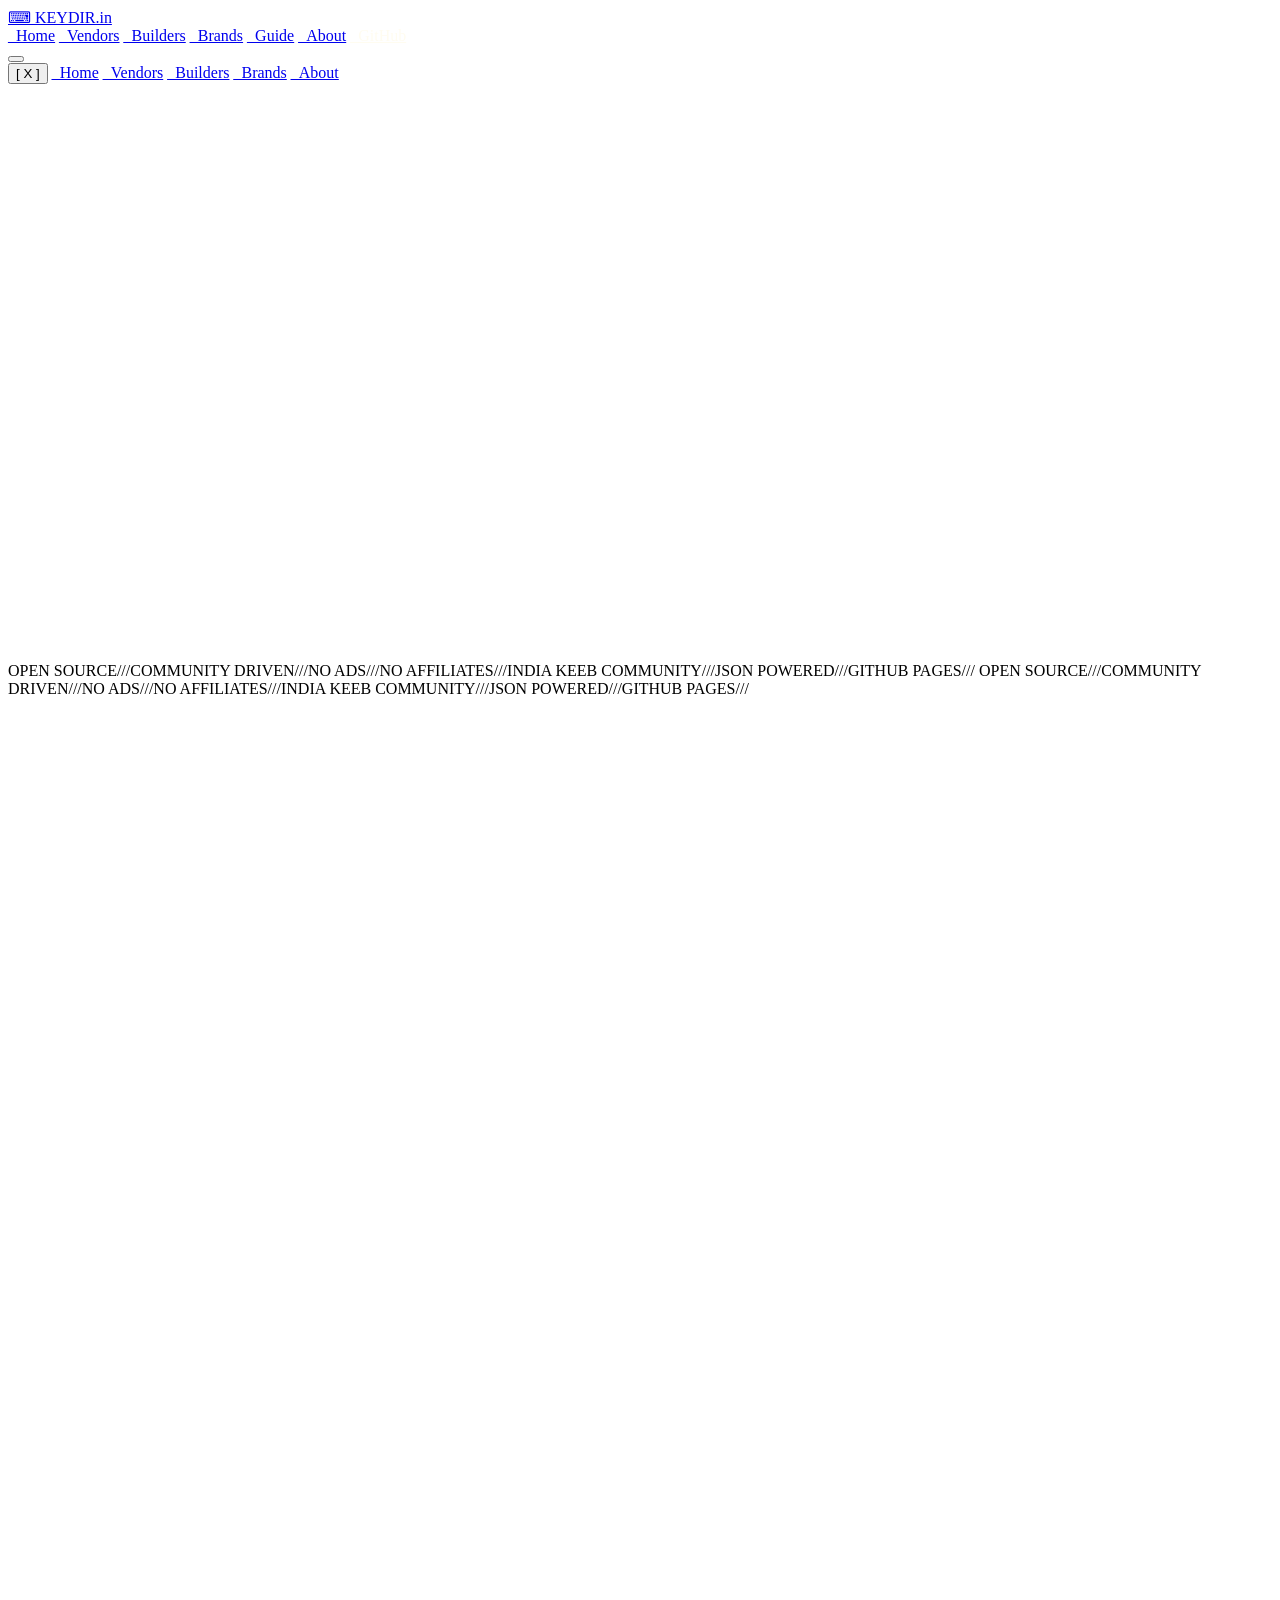
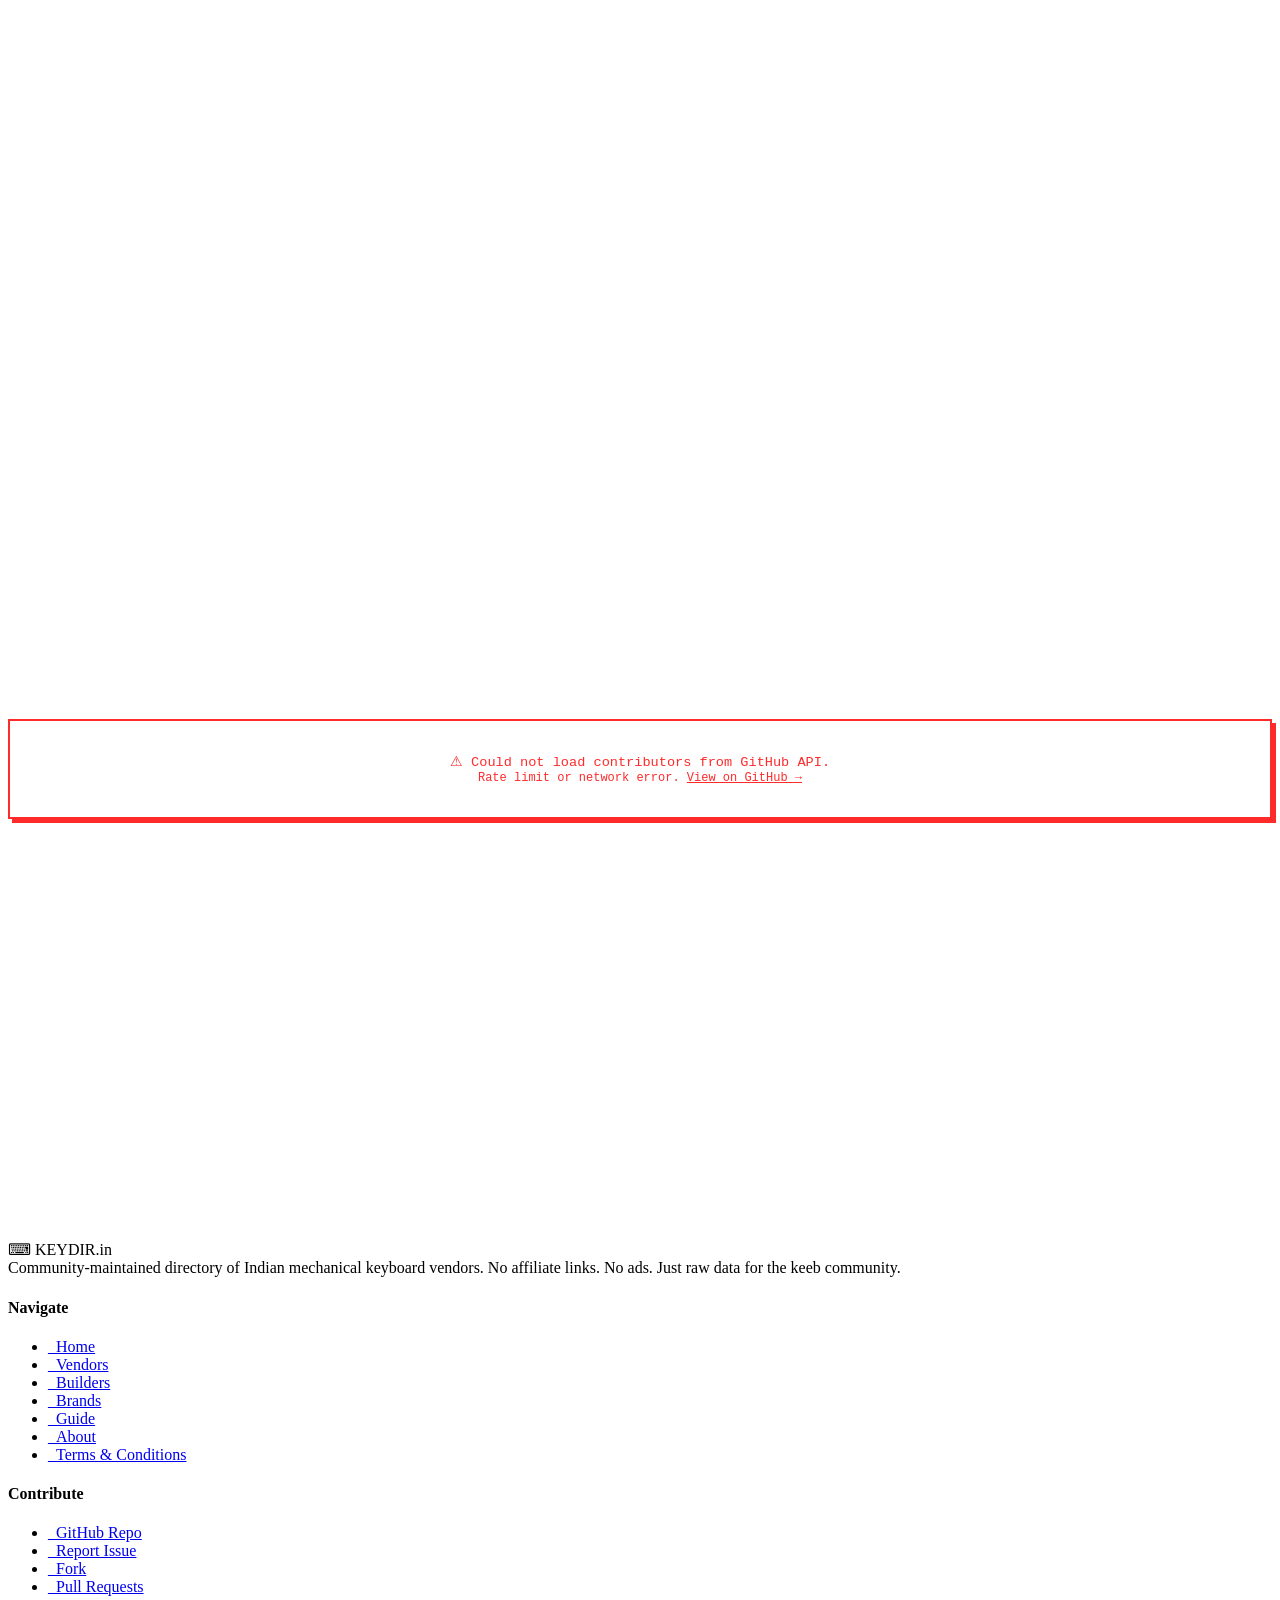
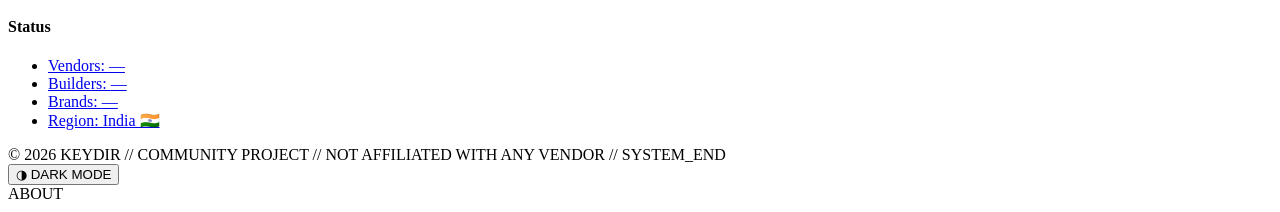
==== about/index.html @ 2fcf7f80 "INDEXING" ====
<!DOCTYPE html>
<html lang="en">
<head>

<meta charset="UTF-8">
<meta name="viewport" content="width=device-width, initial-scale=1.0">

<title>KEYDIR.in — India Mechanical Keyboard Directory</title>

<!-- Primary SEO -->
<meta name="description" content="India’s mechanical keyboard directory. Discover vendors, custom builders, switches, keycaps, accessories, and group buys across India — fast, raw, and community-powered.">
<link rel="canonical" href="https://keydir.in/">

<!-- Favicon (Google Search logo) -->
<link rel="icon" href="/Keydir.in/assets/img/favicon.png" sizes="any">
<link rel="icon" type="image/png" href="/Keydir.in/assets/img/favicon.png">
<link rel="icon" type="image/png" href="/Keydir.in/assets/img/favicon.png">

<!-- Theme color (mobile browser branding) -->
<meta name="theme-color" content="#000000">

<!-- Open Graph (Discord / WhatsApp / Twitter preview) -->
<meta property="og:title" content="KEYDIR.in — India Mechanical Keyboard Directory">
<meta property="og:description" content="Find keyboard vendors, builders, switches, keycaps, accessories, and group buys across India. Fast. Raw. Community-powered.">
<meta property="og:url" content="https://keydir.in/">
<meta property="og:type" content="website">
<meta property="og:image" content="https://keydir.in/assets/img/favicon.png">

<!-- Twitter preview -->
<meta name="twitter:card" content="summary_large_image">
<meta name="twitter:title" content="KEYDIR.in — India Mechanical Keyboard Directory">
<meta name="twitter:description" content="India’s mechanical keyboard directory for vendors, builders, switches, keycaps, and accessories.">
<meta name="twitter:image" content="https://keydir.in/assets/img/favicon.png">

<!-- Google logo schema (helps search result branding) -->
<script type="application/ld+json">
{
 "@context": "https://schema.org",
 "@type": "Organization",
 "name": "KEYDIR.in",
 "url": "https://keydir.in",
 "logo": "https://keydir.in/assets/img/favicon.png"
}
</script>

<link rel="stylesheet" href="/Keydir.in/assets/css/style.css">
<script src="/Keydir.in/assets/js/theme.js"></script>
<style>
/* ── About page specific ── */
.about-hero{padding:calc(var(--nav-h) + 100px) 24px 80px;max-width:1380px;margin:0 auto}
.about-title{font-family:'Space Grotesk',sans-serif;font-size:clamp(3rem,8vw,6.5rem);font-weight:800;line-height:.85;letter-spacing:-.06em;text-transform:uppercase;margin-bottom:1.25rem}
.about-title .outline{-webkit-text-stroke:3px var(--text);color:transparent}
.about-sub{
  font-family:'JetBrains Mono',monospace;font-size:.9rem;line-height:1.8;
  background:#FAFF00;border:2px solid #111;padding:14px 18px;
  box-shadow:4px 4px 0 #111;transform:rotate(.3deg);
  display:inline-block;margin-bottom:2rem;max-width:540px;
}

/* Repo links */
.repo-cards{display:grid;grid-template-columns:repeat(2,1fr);gap:14px;margin-bottom:3rem}
.repo-card{
  background:#111;border:2px solid #111;box-shadow:6px 6px 0 #111;
  padding:24px 28px;text-decoration:none;color:var(--surface);
  display:flex;flex-direction:column;gap:12px;
  transition:transform .12s,box-shadow .12s;
}
.repo-card:hover{transform:translate(4px,4px);box-shadow:2px 2px 0 #111}
.repo-card-icon{font-size:1.75rem;width:52px;height:52px;border:2px solid #333;display:flex;align-items:center;justify-content:center;background:rgba(255,255,255,.05)}
.repo-card-label{font-family:'JetBrains Mono',monospace;font-size:.65rem;font-weight:700;letter-spacing:.12em;text-transform:uppercase;color:var(--text-muted);margin-bottom:4px}
.repo-card-name{font-family:'Space Grotesk',sans-serif;font-size:1.2rem;font-weight:800;text-transform:uppercase;letter-spacing:-.03em}
.repo-card-desc{font-family:'JetBrains Mono',monospace;font-size:.78rem;color:var(--text-muted);line-height:1.7}
.repo-card-link{font-family:'JetBrains Mono',monospace;font-size:.72rem;color:#00FF6A;margin-top:auto;display:flex;align-items:center;gap:6px}
.repo-card:hover .repo-card-name{color:#FAFF00}

/* Contributor grid */
.contributors-grid{
  display:grid;
  grid-template-columns:repeat(auto-fill,minmax(160px,1fr));
  gap:14px;
  margin-bottom:3rem;
}
.contributor-card{
  background:var(--surface);border:2px solid #111;box-shadow:4px 4px 0 #111;
  padding:20px 14px;text-align:center;text-decoration:none;color:#111;
  transition:transform .12s,box-shadow .12s;
  animation:kd-card-in .3s ease both;
}
.contributor-card:hover{transform:translate(3px,3px);box-shadow:1px 1px 0 #111;background:#FAFF00}
.contributor-avatar{
  width:80px;height:80px;border-radius:0;border:2px solid #111;
  display:block;margin:0 auto 12px;object-fit:cover;
  box-shadow:3px 3px 0 #111;
}
.contributor-name{font-family:'JetBrains Mono',monospace;font-size:.78rem;font-weight:700;text-transform:uppercase;letter-spacing:.04em;margin-bottom:4px}
.contributor-commits{font-family:'JetBrains Mono',monospace;font-size:.62rem;color:#777}
.contributor-card:hover .contributor-commits{color:#555}

/* Skeleton loader */
.contrib-skeleton{
  background:var(--surface);border:2px solid #111;box-shadow:4px 4px 0 #111;
  padding:20px 14px;text-align:center;
}
.skel-avatar{width:80px;height:80px;border:2px solid #e0e0e0;background:linear-gradient(90deg,#f0f0f0 25%,#e0e0e0 50%,#f0f0f0 75%);background-size:200% 100%;animation:shimmer 1.4s infinite;margin:0 auto 12px}
.skel-line{height:10px;background:linear-gradient(90deg,#f0f0f0 25%,#e0e0e0 50%,#f0f0f0 75%);background-size:200% 100%;animation:shimmer 1.4s infinite;border-radius:2px;margin:0 auto 6px}
@keyframes shimmer{0%{background-position:200% 0}100%{background-position:-200% 0}}
@keyframes kd-card-in{from{opacity:0;transform:translateY(12px)}to{opacity:1;transform:none}}

/* Project info */
.info-grid{display:grid;grid-template-columns:1fr 1fr;gap:20px;margin-bottom:3rem}
.info-card{background:#111;border:2px solid #111;box-shadow:6px 6px 0 #111;padding:28px;color:var(--surface)}
.info-card-title{font-family:'JetBrains Mono',monospace;font-size:.65rem;font-weight:700;letter-spacing:.12em;text-transform:uppercase;color:#00FF6A;margin-bottom:12px;padding-bottom:8px;border-bottom:1px solid #222}
.info-card p{font-family:'JetBrains Mono',monospace;font-size:.82rem;color:var(--text-dim);line-height:1.9}
.info-card strong{color:#00FF6A}
.info-card a{color:#FAFF00;text-decoration:none}
.info-card a:hover{text-decoration:underline}
.info-list{list-style:none;padding:0;margin:0}
.info-list li{font-family:'JetBrains Mono',monospace;font-size:.8rem;color:var(--text-dim);padding:6px 0;border-bottom:1px solid #1a1a1a;display:flex;align-items:flex-start;gap:8px;line-height:1.6}
.info-list li:last-child{border-bottom:none}
.info-list .ok{color:#00FF6A;flex-shrink:0}
.info-list .dim{color:var(--text-muted);flex-shrink:0}

/* Error state */
.contrib-error{
  grid-column:1/-1;border:2px solid #FF2A2A;background:var(--surface);
  padding:2rem;font-family:'JetBrains Mono',monospace;font-size:.85rem;color:#FF2A2A;
  box-shadow:4px 4px 0 #FF2A2A;text-align:center;
}

/* Sec head */
.sec-head{display:flex;align-items:flex-end;justify-content:space-between;border-bottom:3px solid #111;padding-bottom:12px;margin-bottom:2rem;flex-wrap:wrap;gap:12px}
.sec-head h2{font-family:'Space Grotesk',sans-serif;font-size:clamp(2rem,5vw,4rem);font-weight:800;text-transform:uppercase;letter-spacing:-.05em;line-height:1}
.sec-tag{font-family:'JetBrains Mono',monospace;font-size:.72rem;font-weight:700;letter-spacing:.1em;display:flex;align-items:center;gap:6px}
.section-tag-label{display:inline-flex;align-items:center;gap:8px;background:#111;color:#FAFF00;font-family:'JetBrains Mono',monospace;font-size:.7rem;font-weight:700;padding:5px 14px;border:2px solid #111;margin-bottom:1.25rem;letter-spacing:.08em;text-transform:uppercase}
.dot{width:7px;height:7px;background:#00FF6A;display:inline-block;border-radius:50%;animation:blink 1s step-end infinite;flex-shrink:0}
@keyframes blink{50%{opacity:0}}
.reveal{opacity:0;transform:translateY(28px);transition:opacity .55s,transform .55s}
.reveal.in{opacity:1;transform:none}

@media(max-width:760px){.repo-cards{grid-template-columns:1fr}.info-grid{grid-template-columns:1fr}}
@media(max-width:580px){.contributors-grid{grid-template-columns:repeat(2,1fr)}}
@media(max-width:640px){.about-hero{padding-left:16px;padding-right:16px}}
</style>
</head>
<body>
<div id="cursor"></div>
<div id="prog"></div>

<nav class="navbar">
  <a href="../" class="nav-logo">⌨ KEYDIR.in</a>
  <div class="nav-links">
    <a href="../">_Home</a>
    <a href="/Keydir.in/vendors/">_Vendors</a>
    <a href="/Keydir.in/builders/">_Builders</a>
    <a href="/Keydir.in/brands/">_Brands</a>
    <a href="/Keydir.in/guide/">_Guide</a>
    <a href="/Keydir.in/about/" class="active">_About</a>
    <a href="https://github.com/SHADOW269/Keydir.in" target="_blank" style="background:var(--dark-card-bg);color:#FFFCF0">_GitHub</a>
  </div>
  <button class="nav-ham" id="ham"><span></span><span></span><span></span></button>
</nav>
<div id="mob-nav">
  <button id="mob-close">[ X ]</button>
  <a href="../">_Home</a>
  <a href="/Keydir.in/vendors/">_Vendors</a>
  <a href="/Keydir.in/builders/">_Builders</a>
  <a href="/Keydir.in/brands/">_Brands</a>
  <a href="/Keydir.in/about/">_About</a>
</div>

<!-- Hero -->
<div class="about-hero">
  <div class="section-tag-label reveal"><span class="dot"></span> OPEN SOURCE PROJECT // COMMUNITY MAINTAINED</div>
  <h1 class="about-title reveal" style="transition-delay:.06s">
    ABOUT<br/><span class="outline">KEYDIR</span><br/>INDIA.
  </h1>
  <p class="about-sub reveal" style="transition-delay:.12s">
    A community-maintained directory of Indian mechanical keyboard vendors, builders, and brand stores.<br/>
    <b>No ads. No affiliate links. Just raw data for the keeb community.</b>
  </p>
</div>

<!-- Marquee -->
<div class="marquee-strip">
  <div class="marquee-track">
    <span>OPEN SOURCE</span><span class="sep">///</span><span>COMMUNITY DRIVEN</span><span class="sep">///</span><span>NO ADS</span><span class="sep">///</span><span>NO AFFILIATES</span><span class="sep">///</span><span>INDIA KEEB COMMUNITY</span><span class="sep">///</span><span>JSON POWERED</span><span class="sep">///</span><span>GITHUB PAGES</span><span class="sep">///</span>
    <span>OPEN SOURCE</span><span class="sep">///</span><span>COMMUNITY DRIVEN</span><span class="sep">///</span><span>NO ADS</span><span class="sep">///</span><span>NO AFFILIATES</span><span class="sep">///</span><span>INDIA KEEB COMMUNITY</span><span class="sep">///</span><span>JSON POWERED</span><span class="sep">///</span><span>GITHUB PAGES</span><span class="sep">///</span>
  </div>
</div>

<div class="page-body" style="padding-bottom:100px">

  <!-- Repo links -->
  <section style="padding:3rem 0 0">
    <div class="sec-head reveal">
      <h2>THE <em style="color:#00FF6A">REPOSITORY</em></h2>
      <div class="sec-tag" style="color:#00FF6A">GITHUB</div>
    </div>
    <div class="repo-cards reveal" style="transition-delay:.08s">
      <a href="https://github.com/SHADOW269/Keydir.in" target="_blank" rel="noopener" class="repo-card">
        <div class="repo-card-icon">📦</div>
        <div>
          <div class="repo-card-label">Main Repository</div>
          <div class="repo-card-name">Keydir.in</div>
        </div>
        <div class="repo-card-desc">The full source code for KeyDir India. Contains all vendor data, the frontend site, and contribution guidelines.</div>
        <div class="repo-card-link">github.com/SHADOW269/Keydir.in ↗</div>
      </a>
      <a href="https://github.com/SHADOW269/Keydir.in/issues" target="_blank" rel="noopener" class="repo-card">
        <div class="repo-card-icon">🐛</div>
        <div>
          <div class="repo-card-label">Issues &amp; Requests</div>
          <div class="repo-card-name">Issues Page</div>
        </div>
        <div class="repo-card-desc">Report incorrect vendor info, suggest new stores to add, flag warnings, or request new features for the directory.</div>
        <div class="repo-card-link">github.com/SHADOW269/Keydir.in/issues ↗</div>
      </a>
    </div>
  </section>

  <!-- Project info -->
  <section style="padding:0 0 3rem">
    <div class="sec-head reveal">
      <h2>PROJECT <em style="color:#FAFF00">INFO</em></h2>
    </div>
    <div class="info-grid reveal" style="transition-delay:.08s">
      <div class="info-card">
        <div class="info-card-title">// HOW TO CONTRIBUTE</div>
        <ul class="info-list">
          <li><span class="ok">1.</span> Fork the repository on GitHub</li>
          <li><span class="ok">2.</span> Edit <strong>vendors.json</strong>, <strong>builders.json</strong>, or <strong>brands.json</strong></li>
          <li><span class="ok">3.</span> Follow the existing JSON structure exactly</li>
          <li><span class="ok">4.</span> Submit a Pull Request with a clear description</li>
          <li><span class="ok">5.</span> A maintainer will review and merge</li>
        </ul>
      </div>
      <div class="info-card">
        <div class="info-card-title">// DATA STRUCTURE</div>
        <ul class="info-list">
          <li><span class="ok">→</span> <strong>vendors.json</strong> — all <span data-stat="vendors">19</span>+ vendor entries</li>
          <li><span class="ok">→</span> <strong>builders.json</strong> — DIY builder listings</li>
          <li><span class="ok">→</span> <strong>brands.json</strong> — official brand stores</li>
          <li><span class="ok">→</span> Each entry supports a <strong>warning</strong> flag + message</li>
          <li><span class="ok">→</span> Update shared.js to reflect JSON changes</li>
        </ul>
      </div>
      <div class="info-card">
        <div class="info-card-title">// TECH STACK</div>
        <ul class="info-list">
          <li><span class="ok">●</span> HTML / CSS / Vanilla JavaScript — no frameworks</li>
          <li><span class="ok">●</span> Data stored in <strong>shared.js</strong> (mirrors JSON files)</li>
          <li><span class="ok">●</span> Hosted on GitHub Pages (free, static)</li>
          <li><span class="ok">●</span> NeoBrutalist design system</li>
          <li><span class="dim">○</span> Zero dependencies, zero build steps</li>
        </ul>
      </div>
      <div class="info-card">
        <div class="info-card-title">// GUIDELINES</div>
        <ul class="info-list">
          <li><span class="ok">✓</span> Only list vendors actually operating in India</li>
          <li><span class="ok">✓</span> Use <strong>warning: true</strong> for community-reported issues</li>
          <li><span class="ok">✓</span> Keep descriptions factual and neutral</li>
          <li><span class="ok">✓</span> Verify URLs are live before submitting</li>
          <li><span class="dim">✗</span> No affiliate or paid placements</li>
        </ul>
      </div>
    </div>
  </section>

  <!-- Contributors -->
  <section style="padding:0 0 80px">
    <div class="sec-head reveal">
      <h2>CONTRIBUTORS <em style="color:#FF3FA4">❤</em></h2>
      <div class="sec-tag" id="contribTag" style="color:#FF3FA4">LOADING...</div>
    </div>
    <div class="contributors-grid" id="contributorsGrid">
      <div class="contrib-skeleton"><div class="skel-avatar"></div><div class="skel-line" style="width:70%"></div><div class="skel-line" style="width:45%"></div></div>
      <div class="contrib-skeleton"><div class="skel-avatar"></div><div class="skel-line" style="width:60%"></div><div class="skel-line" style="width:40%"></div></div>
      <div class="contrib-skeleton"><div class="skel-avatar"></div><div class="skel-line" style="width:75%"></div><div class="skel-line" style="width:50%"></div></div>
    </div>

    <!-- CTA to become a contributor -->
    <div style="margin-top:2rem;border:2px solid var(--border);background:#FAFF00;padding:24px 28px;box-shadow:6px 6px 0 var(--shadow);display:flex;align-items:flex-start;gap:16px;flex-wrap:wrap" class="reveal">
      <div style="font-size:1.75rem;flex-shrink:0">🙌</div>
      <div>
        <div style="font-family:'Space Grotesk',sans-serif;font-size:1.05rem;font-weight:800;text-transform:uppercase;letter-spacing:-.03em;margin-bottom:6px">Want to see your name here?</div>
        <div style="font-family:'JetBrains Mono',monospace;font-size:.82rem;line-height:1.8;color:var(--text-muted);max-width:560px">
          Anyone who submits a PR to add or update vendor data becomes a contributor. Edit a JSON file, open a pull request, and your GitHub avatar appears here automatically.
        </div>
        <div style="margin-top:14px;display:flex;gap:10px;flex-wrap:wrap">
          <a href="https://github.com/SHADOW269/Keydir.in/fork" target="_blank" rel="noopener"
             style="display:inline-flex;align-items:center;gap:6px;padding:10px 22px;border:2px solid var(--border);background:var(--dark-card-bg);color:#FFFCF0;font-family:'JetBrains Mono',monospace;font-size:.8rem;font-weight:700;text-decoration:none;text-transform:uppercase;box-shadow:4px 4px 0 var(--shadow);transition:all .12s"
             onmouseenter="this.style.background='#111';this.style.color='#FAFF00'"
             onmouseleave="this.style.background='#111';this.style.color='#FFFCF0'">
            Fork the Repo →
          </a>
          <a href="https://github.com/SHADOW269/Keydir.in/issues/new" target="_blank" rel="noopener"
             style="display:inline-flex;align-items:center;gap:6px;padding:10px 22px;border:2px solid var(--border);background:transparent;color:#111;font-family:'JetBrains Mono',monospace;font-size:.8rem;font-weight:700;text-decoration:none;text-transform:uppercase;box-shadow:4px 4px 0 var(--shadow);transition:all .12s"
             onmouseenter="this.style.transform='translate(2px,2px)';this.style.boxShadow='2px 2px 0 #111'"
             onmouseleave="this.style.transform='';this.style.boxShadow='4px 4px 0 #111'">
            Open an Issue
          </a>
        </div>
      </div>
    </div>
  </section>

</div>

<footer>
  <div class="footer-inner">
    <div>
      <div class="f-logo">⌨ KEYDIR.in</div>
      <div class="f-desc">Community-maintained directory of Indian mechanical keyboard vendors. No affiliate links. No ads. Just raw data for the keeb community.</div>
    </div>
    <div class="f-col">
      <h4>Navigate</h4>
      <ul>
        <li><a href="../">_Home</a></li>
      <li><a href="/Keydir.in/vendors/">_Vendors</a></li>
      <li><a href="/Keydir.in/builders/">_Builders</a></li>
      <li><a href="/Keydir.in/brands/">_Brands</a></li>
      <li><a href="/Keydir.in/guide/">_Guide</a></li>
      <li><a href="/Keydir.in/about/">_About</a></li>
      <li><a href="/Keydir.in/Terms-and-Conditions/">_Terms & Conditions</a></li>
      </ul>
    </div>
    <div class="f-col">
      <h4>Contribute</h4>
      <ul>
        <li><a href="https://github.com/SHADOW269/Keydir.in" target="_blank">_GitHub Repo</a></li>
        <li><a href="https://github.com/SHADOW269/Keydir.in/issues" target="_blank">_Report Issue</a></li>
        <li><a href="https://github.com/SHADOW269/Keydir.in/fork" target="_blank">_Fork</a></li>
        <li><a href="https://github.com/SHADOW269/Keydir.in/pulls" target="_blank">_Pull Requests</a></li>
      </ul>
    </div>
    <div class="f-col">
      <h4>Status</h4>
      <ul>
        <li><a href="vendors.html">Vendors: <span data-stat="vendors">—</span></a></li>
        <li><a href="builders.html">Builders: <span data-stat="builders">—</span></a></li>
        <li><a href="brands.html">Brands: <span data-stat="brands">—</span></a></li>
        <li><a href="#">Region: India 🇮🇳</a></li>
      </ul>
    </div>
  </div>
  <div class="f-bottom">
    <div class="f-copy">© 2026 KEYDIR // COMMUNITY PROJECT // NOT AFFILIATED WITH ANY VENDOR // SYSTEM_END</div>
    <button class="theme-toggle" onclick="toggleTheme()">
      <span class="tt-icon">◑</span>
      <span class="tt-label">DARK MODE</span>
    </button>
  </div>
  <div class="f-watermark">ABOUT</div>
</footer>

<script src="/Keydir.in/assets/js/shared.js"></script>
<script>
/* ── GitHub Contributors Loader ── */
(async function loadContributors() {
  const grid = document.getElementById('contributorsGrid');
  const tag  = document.getElementById('contribTag');
  const API  = 'https://api.github.com/repos/SHADOW269/Keydir.in/contributors';

  try {
    const res = await fetch(API, {
      headers: { 'Accept': 'application/vnd.github.v3+json' }
    });

    if (!res.ok) throw new Error(`GitHub API ${res.status}`);
    const contributors = await res.json();

    grid.innerHTML = '';
    if (tag) tag.textContent = contributors.length + ' CONTRIBUTOR' + (contributors.length !== 1 ? 'S' : '');

    if (contributors.length === 0) {
      grid.innerHTML = `
        <div class="contributor-card" style="text-align:center;padding:24px 14px;border:2px solid var(--border);background:#FFFCF0;box-shadow:4px 4px 0 var(--shadow)">
          <img src="https://github.com/SHADOW269.png?size=160" alt="SHADOW269" class="contributor-avatar" style="width:80px;height:80px;border:2px solid var(--border);display:block;margin:0 auto 12px;object-fit:cover;box-shadow:3px 3px 0 var(--shadow)"/>
          <div class="contributor-name">SHADOW269</div>
          <div class="contributor-commits">Project founder</div>
        </div>
      `;
      if (tag) tag.textContent = '1 CONTRIBUTOR';
      return;
    }

    contributors.forEach((c, i) => {
      const card = document.createElement('a');
      card.href   = c.html_url;
      card.target = '_blank';
      card.rel    = 'noopener noreferrer';
      card.className = 'contributor-card reveal';
      card.style.transitionDelay = `${i * 0.05}s`;
      card.setAttribute('aria-label', `${c.login} — ${c.contributions} contribution${c.contributions !== 1 ? 's' : ''}`);

      const avatar = document.createElement('img');
      avatar.src     = c.avatar_url + '&s=160';
      avatar.alt     = c.login;
      avatar.className = 'contributor-avatar';
      avatar.loading = 'lazy';

      const name = document.createElement('div');
      name.className = 'contributor-name';
      name.textContent = c.login;

      const commits = document.createElement('div');
      commits.className = 'contributor-commits';
      commits.textContent = c.contributions + ' commit' + (c.contributions !== 1 ? 's' : '');

      card.appendChild(avatar);
      card.appendChild(name);
      card.appendChild(commits);
      grid.appendChild(card);

      setTimeout(() => {
        const io = new IntersectionObserver(entries => {
          entries.forEach(e => { if (e.isIntersecting) { e.target.classList.add('in'); io.unobserve(e.target); } });
        }, { threshold: 0.1 });
        io.observe(card);
      }, 0);
    });

  } catch (err) {
    console.warn('[KeyDir About] Could not load contributors:', err.message);
    grid.innerHTML = `
      <div class="contrib-error">
        ⚠ Could not load contributors from GitHub API.<br/>
        <span style="font-size:.75rem;color:var(--text-dim)">Rate limit or network error. <a href="https://github.com/SHADOW269/Keydir.in/graphs/contributors" target="_blank" style="color:#FF2A2A">View on GitHub →</a></span>
      </div>
    `;
    if (tag) tag.textContent = 'SEE GITHUB';
  }
})();
</script>
</body>
</html>
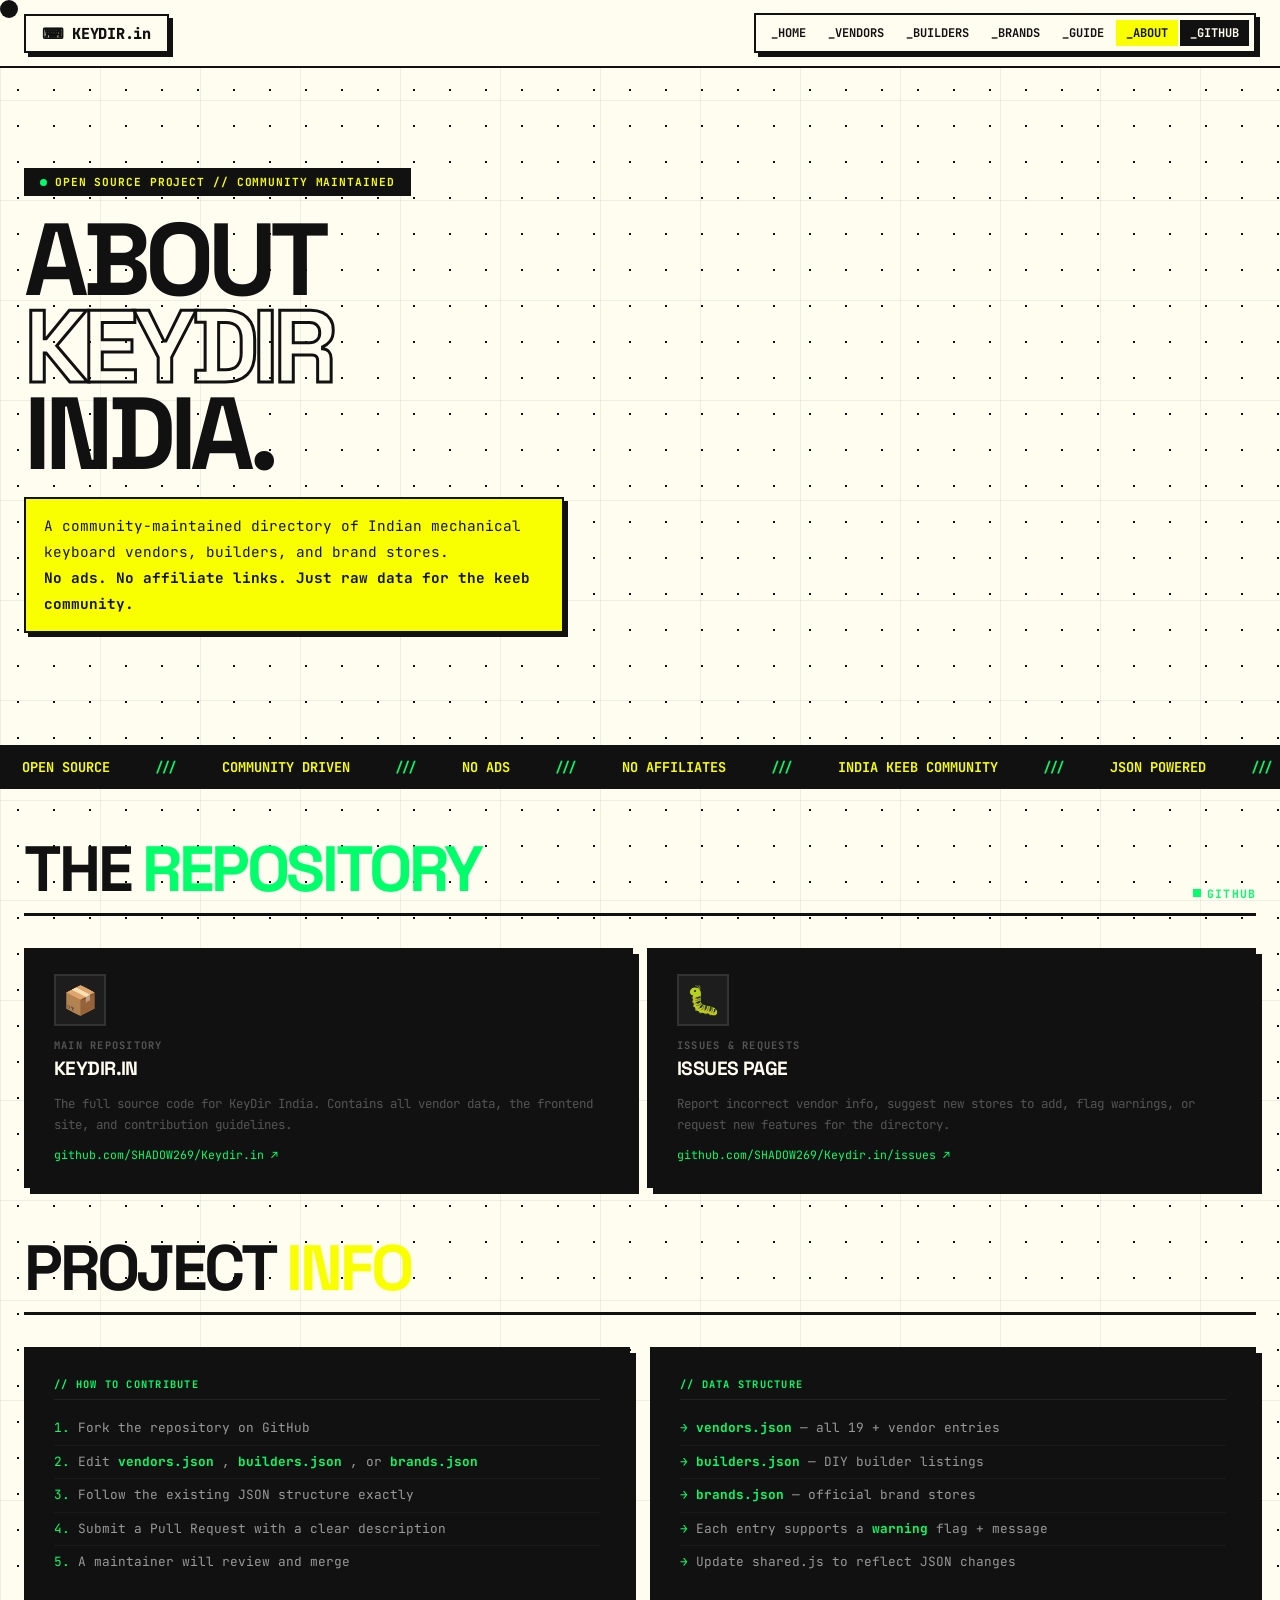
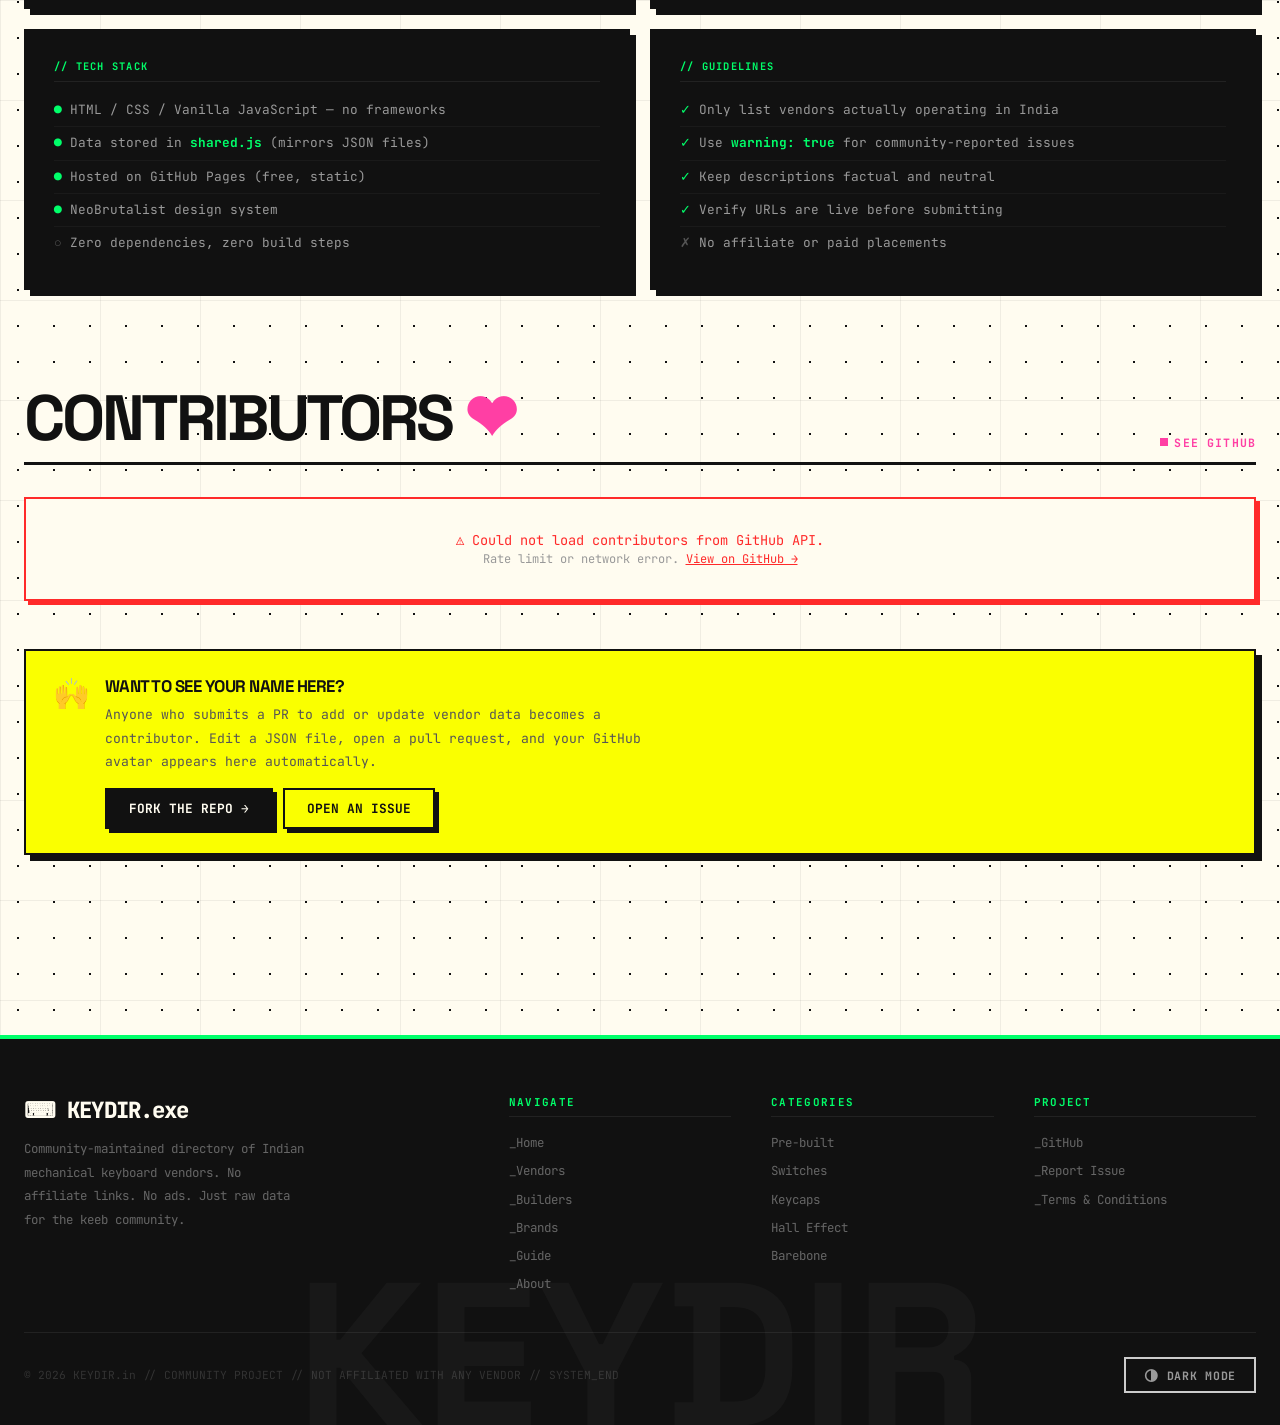
==== commit c4b7fbb3: "TERMS AND CONDITIONS | INDEXING | FIXES" ====
--- a/about/index.html
+++ b/about/index.html
@@ -1,5 +1,6 @@
 <!DOCTYPE html>
 <html lang="en">
+
 <head>
 
 <meta charset="UTF-8">
@@ -8,28 +9,35 @@
 <title>KEYDIR.in — India Mechanical Keyboard Directory</title>
 
 <!-- Primary SEO -->
-<meta name="description" content="India’s mechanical keyboard directory. Discover vendors, custom builders, switches, keycaps, accessories, and group buys across India — fast, raw, and community-powered.">
+<meta name="description"
+content="India’s mechanical keyboard directory. Discover vendors, custom builders, switches, keycaps, accessories, and group buys across India — fast, raw, and community-powered.">
+
 <link rel="canonical" href="https://keydir.in/">
 
-<!-- Favicon (Google Search logo) -->
-<link rel="icon" href="/Keydir.in/assets/img/favicon.png" sizes="any">
-<link rel="icon" type="image/png" href="/Keydir.in/assets/img/favicon.png">
-<link rel="icon" type="image/png" href="/Keydir.in/assets/img/favicon.png">
+<!-- Favicon (Google Search logo support) -->
+<link rel="icon" type="image/png" sizes="32x32" href="/assets/img/favicon-32.png">
+<link rel="icon" type="image/png" sizes="192x192" href="/assets/img/favicon-192.png">
+<link rel="icon" type="image/png" sizes="512x512" href="/assets/img/favicon-512.png">
+<link rel="apple-touch-icon" href="/assets/img/favicon-512.png">
 
 <!-- Theme color (mobile browser branding) -->
 <meta name="theme-color" content="#000000">
 
 <!-- Open Graph (Discord / WhatsApp / Twitter preview) -->
 <meta property="og:title" content="KEYDIR.in — India Mechanical Keyboard Directory">
-<meta property="og:description" content="Find keyboard vendors, builders, switches, keycaps, accessories, and group buys across India. Fast. Raw. Community-powered.">
+<meta property="og:description"
+content="Find keyboard vendors, builders, switches, keycaps, accessories, and group buys across India. Fast. Raw. Community-powered.">
 <meta property="og:url" content="https://keydir.in/">
 <meta property="og:type" content="website">
+<meta property="og:site_name" content="KEYDIR.in">
 <meta property="og:image" content="https://keydir.in/assets/img/favicon.png">
+<meta property="og:image:alt" content="KEYDIR.in Logo">
 
 <!-- Twitter preview -->
 <meta name="twitter:card" content="summary_large_image">
 <meta name="twitter:title" content="KEYDIR.in — India Mechanical Keyboard Directory">
-<meta name="twitter:description" content="India’s mechanical keyboard directory for vendors, builders, switches, keycaps, and accessories.">
+<meta name="twitter:description"
+content="India’s mechanical keyboard directory for vendors, builders, switches, keycaps, and accessories.">
 <meta name="twitter:image" content="https://keydir.in/assets/img/favicon.png">
 
 <!-- Google logo schema (helps search result branding) -->
@@ -39,12 +47,17 @@
  "@type": "Organization",
  "name": "KEYDIR.in",
  "url": "https://keydir.in",
- "logo": "https://keydir.in/assets/img/favicon.png"
+ "logo": {
+   "@type": "ImageObject",
+   "url": "https://keydir.in/assets/img/favicon.png",
+   "width": 512,
+   "height": 512
+ }
 }
 </script>
 
-<link rel="stylesheet" href="/Keydir.in/assets/css/style.css">
-<script src="/Keydir.in/assets/js/theme.js"></script>
+<link rel="stylesheet" href="/assets/css/style.css">
+<script src="/assets/js/theme.js"></script>
 <style>
 /* ── About page specific ── */
 .about-hero{padding:calc(var(--nav-h) + 100px) 24px 80px;max-width:1380px;margin:0 auto}
@@ -147,25 +160,25 @@
 <div id="prog"></div>
 
 <nav class="navbar">
-  <a href="../" class="nav-logo">⌨ KEYDIR.in</a>
+  <a href="/" class="nav-logo">⌨ KEYDIR.in</a>
   <div class="nav-links">
-    <a href="../">_Home</a>
-    <a href="/Keydir.in/vendors/">_Vendors</a>
-    <a href="/Keydir.in/builders/">_Builders</a>
-    <a href="/Keydir.in/brands/">_Brands</a>
-    <a href="/Keydir.in/guide/">_Guide</a>
-    <a href="/Keydir.in/about/" class="active">_About</a>
+    <a href="/">_Home</a>
+    <a href="/vendors/">_Vendors</a>
+    <a href="/builders/">_Builders</a>
+    <a href="/brands/">_Brands</a>
+    <a href="/guide/">_Guide</a>
+    <a href="/about/" class="active">_About</a>
     <a href="https://github.com/SHADOW269/Keydir.in" target="_blank" style="background:var(--dark-card-bg);color:#FFFCF0">_GitHub</a>
   </div>
   <button class="nav-ham" id="ham"><span></span><span></span><span></span></button>
 </nav>
 <div id="mob-nav">
   <button id="mob-close">[ X ]</button>
-  <a href="../">_Home</a>
-  <a href="/Keydir.in/vendors/">_Vendors</a>
-  <a href="/Keydir.in/builders/">_Builders</a>
-  <a href="/Keydir.in/brands/">_Brands</a>
-  <a href="/Keydir.in/about/">_About</a>
+  <a href="/">_Home</a>
+  <a href="/vendors/">_Vendors</a>
+  <a href="/builders/">_Builders</a>
+  <a href="/brands/">_Brands</a>
+  <a href="/about/">_About</a>
 </div>
 
 <!-- Hero -->
@@ -307,54 +320,75 @@
 
 </div>
 
+<!-- FOOTER -->
 <footer>
   <div class="footer-inner">
+
     <div>
-      <div class="f-logo">⌨ KEYDIR.in</div>
-      <div class="f-desc">Community-maintained directory of Indian mechanical keyboard vendors. No affiliate links. No ads. Just raw data for the keeb community.</div>
-    </div>
+      <div class="f-logo">⌨ KEYDIR.exe</div>
+      <div class="f-desc">
+        Community-maintained directory of Indian mechanical keyboard vendors.
+        No affiliate links. No ads. Just raw data for the keeb community.
+      </div>
+    </div>
+
     <div class="f-col">
       <h4>Navigate</h4>
       <ul>
         <li><a href="../">_Home</a></li>
-      <li><a href="/Keydir.in/vendors/">_Vendors</a></li>
-      <li><a href="/Keydir.in/builders/">_Builders</a></li>
-      <li><a href="/Keydir.in/brands/">_Brands</a></li>
-      <li><a href="/Keydir.in/guide/">_Guide</a></li>
-      <li><a href="/Keydir.in/about/">_About</a></li>
-      <li><a href="/Keydir.in/Terms-and-Conditions/">_Terms & Conditions</a></li>
+        <li><a href="/vendors/">_Vendors</a></li>
+        <li><a href="/builders/">_Builders</a></li>
+        <li><a href="/brands/">_Brands</a></li>
+        <li><a href="/guide/">_Guide</a></li>
+        <li><a href="/about/">_About</a></li>
       </ul>
     </div>
+
     <div class="f-col">
-      <h4>Contribute</h4>
+      <h4>Categories</h4>
       <ul>
-        <li><a href="https://github.com/SHADOW269/Keydir.in" target="_blank">_GitHub Repo</a></li>
-        <li><a href="https://github.com/SHADOW269/Keydir.in/issues" target="_blank">_Report Issue</a></li>
-        <li><a href="https://github.com/SHADOW269/Keydir.in/fork" target="_blank">_Fork</a></li>
-        <li><a href="https://github.com/SHADOW269/Keydir.in/pulls" target="_blank">_Pull Requests</a></li>
+        <li><a href="/vendors/">Pre-built</a></li>
+        <li><a href="/vendors/">Switches</a></li>
+        <li><a href="/vendors/">Keycaps</a></li>
+        <li><a href="/vendors/">Hall Effect</a></li>
+        <li><a href="/vendors/">Barebone</a></li>
       </ul>
     </div>
+
     <div class="f-col">
-      <h4>Status</h4>
+      <h4>Project</h4>
       <ul>
-        <li><a href="vendors.html">Vendors: <span data-stat="vendors">—</span></a></li>
-        <li><a href="builders.html">Builders: <span data-stat="builders">—</span></a></li>
-        <li><a href="brands.html">Brands: <span data-stat="brands">—</span></a></li>
-        <li><a href="#">Region: India 🇮🇳</a></li>
+        <li>
+          <a href="https://github.com/SHADOW269/Keydir.in" target="_blank" rel="noopener">
+            _GitHub
+          </a>
+        </li>
+        <li>
+          <a href="https://github.com/SHADOW269/Keydir.in/issues" target="_blank" rel="noopener">
+            _Report Issue
+          </a>
+        </li>
+        <li><a href="/Terms-and-Conditions/">_Terms & Conditions</a></li>
       </ul>
     </div>
+
   </div>
+
   <div class="f-bottom">
-    <div class="f-copy">© 2026 KEYDIR // COMMUNITY PROJECT // NOT AFFILIATED WITH ANY VENDOR // SYSTEM_END</div>
+    <div class="f-copy">
+      © 2026 KEYDIR.in // COMMUNITY PROJECT // NOT AFFILIATED WITH ANY VENDOR // SYSTEM_END
+    </div>
+
     <button class="theme-toggle" onclick="toggleTheme()">
       <span class="tt-icon">◑</span>
       <span class="tt-label">DARK MODE</span>
     </button>
   </div>
-  <div class="f-watermark">ABOUT</div>
+
+  <div class="f-watermark">KEYDIR</div>
 </footer>
 
-<script src="/Keydir.in/assets/js/shared.js"></script>
+<script src="/assets/js/shared.js"></script>
 <script>
 /* ── GitHub Contributors Loader ── */
 (async function loadContributors() {
--- a/assets/css/style.css
+++ b/assets/css/style.css
@@ -0,0 +1,608 @@
+/* ════════════════════════════════════════
+   KEYDIR — NeoBrutalist Design System v2
+   ════════════════════════════════════════ */
+@import url('https://fonts.googleapis.com/css2?family=JetBrains+Mono:wght@400;700;800&family=Space+Grotesk:wght@400;700;800&display=swap');
+
+*,*::before,*::after{box-sizing:border-box;margin:0;padding:0}
+
+/* ══════════════════════════════════════════
+   LIGHT THEME (default)
+══════════════════════════════════════════ */
+:root {
+  /* Brand palette — never changes */
+  --yellow:#FAFF00;
+  --green:#00FF6A;
+  --blue:#3B82F6;
+  --pink:#FF3FA4;
+  --orange:#FF6B00;
+  --red:#FF2A2A;
+  --purple:#A855F7;
+  --cyan:#00E5FF;
+  --teal:#00B4A0;
+
+  /* Font stacks */
+  --f-d:'Space Grotesk',sans-serif;
+  --f-m:'JetBrains Mono',monospace;
+  --nav-h:68px;
+
+  /* ── Light semantic tokens ── */
+  --bg:#FFFCF0;
+  --bg-alt:#F5F2E4;
+  --surface:#FFFCF0;
+  --surface-raised:#FFFFFF;
+  --border:#111111;
+  --border-subtle:#CCCCCC;
+  --text:#111111;
+  --text-inv:#FFFCF0;
+  --text-muted:#555555;
+  --text-dim:#999999;
+  --shadow:#111111;
+  --sh:4px 4px 0 var(--shadow);
+  --sh-lg:8px 8px 0 var(--shadow);
+  --sh-xl:12px 12px 0 var(--shadow);
+  --dot-bg:#111111;
+  --grid-line:rgba(0,0,0,.06);
+  --marquee-bg:#111111;
+  --marquee-text:#FAFF00;
+  --dark-card-bg:#111111;
+  --dark-card-text:#FFFCF0;
+  --dark-card-muted:#666666;
+  --dark-card-border:#222222;
+  --cta-bg:#FAFF00;
+  --cta-text:#111111;
+  --cta-text-muted:#333333;
+  --warn-bg:#fff0f0;
+  --warn-border:#FF2A2A;
+  --warn-text:#FF2A2A;
+  --tip-bg:#FAFF00;
+  --tip-text:#333333;
+  --input-bg:#FFFCF0;
+  --input-focus:#FAFF00;
+  --skeleton-a:#f0f0f0;
+  --skeleton-b:#e0e0e0;
+}
+
+/* ══════════════════════════════════════════
+   DARK THEME
+══════════════════════════════════════════ */
+[data-theme="dark"] {
+  --bg:#181818;
+  --bg-alt:#202020;
+  --surface:#222222;
+  --surface-raised:#2A2A2A;
+  --border:#484848;
+  --border-subtle:#333333;
+  --text:#F0EDD8;
+  --text-inv:#181818;
+  --text-muted:#A8A490;
+  --text-dim:#666666;
+  --shadow:#000000;
+  --sh:4px 4px 0 var(--shadow);
+  --sh-lg:8px 8px 0 var(--shadow);
+  --sh-xl:12px 12px 0 var(--shadow);
+  --dot-bg:#333333;
+  --grid-line:rgba(255,255,255,.025);
+  --marquee-bg:#0D0D0D;
+  --marquee-text:#FAFF00;
+  --dark-card-bg:#0D0D0D;
+  --dark-card-text:#F0EDD8;
+  --dark-card-muted:#555555;
+  --dark-card-border:#2A2A2A;
+  --cta-bg:#252500;
+  --cta-text:#FAFF00;
+  --cta-text-muted:#A8A490;
+  --warn-bg:#2A0000;
+  --warn-border:#FF2A2A;
+  --warn-text:#FF6666;
+  --tip-bg:#2A2800;
+  --tip-text:#A8A490;
+  --input-bg:#252525;
+  --input-focus:#1E1B00;
+  --skeleton-a:#2A2A2A;
+  --skeleton-b:#333333;
+}
+
+/* ══════════════════════════════════════════
+   BASE
+══════════════════════════════════════════ */
+html{scroll-behavior:smooth}
+
+body{
+  font-family:var(--f-d);
+  background-color:var(--bg);
+  background-image:
+    radial-gradient(var(--dot-bg) 1.2px,transparent 1.2px),
+    linear-gradient(to right,var(--grid-line) 1px,transparent 1px),
+    linear-gradient(to bottom,var(--grid-line) 1px,transparent 1px);
+  background-size:36px 36px,100px 100px,100px 100px;
+  color:var(--text);
+  min-height:100vh;
+  overflow-x:hidden;
+  transition:background-color .25s,color .25s;
+}
+@media(pointer:fine){*{cursor:none !important;}}
+/* ── Custom cursor ── */
+#cursor{
+  pointer-events:none;position:fixed;z-index:9999;
+  width:18px;height:18px;background:var(--text);border-radius:50%;
+  opacity:1;
+  transition:width .15s,height .15s,border-radius .15s,background .15s,opacity .1s ease;
+}
+#cursor.off{
+  opacity:0;
+}
+#cursor.big{
+  width:30px;height:30px;background:var(--yellow);
+  border-radius:50%;border:2px solid var(--border);
+}
+
+/* ── Progress bar ── */
+#prog{
+  position:fixed;top:0;left:0;height:3px;
+  background:var(--yellow);border-bottom:1.5px solid var(--border);
+  z-index:200;width:0%;transition:width .08s;
+}
+
+/* ══════════════════════════════════════════
+   NAVBAR
+══════════════════════════════════════════ */
+.navbar{
+  position:fixed;top:0;left:0;right:0;z-index:100;
+  height:var(--nav-h);padding:0 24px;
+  background:var(--bg);
+  border-bottom:2px solid var(--border);
+  display:flex;align-items:center;justify-content:space-between;
+  gap:12px;
+  transition:background .25s,border-color .25s;
+}
+.nav-logo{
+  font-family:var(--f-m);font-weight:800;font-size:.95rem;letter-spacing:-.02em;
+  color:var(--text);text-decoration:none;
+  background:var(--surface);border:2px solid var(--border);
+  padding:7px 16px;box-shadow:var(--sh);
+  transition:all .12s;display:flex;align-items:center;gap:8px;white-space:nowrap;flex-shrink:0;
+}
+.nav-logo:hover{background:var(--yellow);color:#111;transform:translate(2px,2px);box-shadow:2px 2px 0 var(--shadow)}
+.nav-links{
+  display:flex;gap:2px;
+  background:var(--surface);border:2px solid var(--border);
+  padding:5px;box-shadow:var(--sh);
+  overflow-x:auto;flex-shrink:1;
+}
+.nav-links a{
+  font-family:var(--f-m);font-size:.75rem;font-weight:700;
+  color:var(--text);text-decoration:none;padding:5px 10px;
+  transition:all .1s;text-transform:uppercase;white-space:nowrap;
+}
+.nav-links a:hover{background:var(--text);color:var(--bg)}
+.nav-links a.active{background:var(--yellow);color:#111}
+.nav-ham{
+  display:none;background:var(--surface);border:2px solid var(--border);
+  padding:8px 10px;box-shadow:var(--sh);cursor:pointer;
+  flex-direction:column;gap:4px;flex-shrink:0;
+}
+.nav-ham span{display:block;width:20px;height:2px;background:var(--text);transition:all .25s}
+.nav-ham.open span:nth-child(1){transform:translateY(6px) rotate(45deg)}
+.nav-ham.open span:nth-child(2){opacity:0}
+.nav-ham.open span:nth-child(3){transform:translateY(-6px) rotate(-45deg)}
+
+/* ── Mobile menu ── */
+#mob-nav{
+  display:none;position:fixed;inset:0;z-index:90;
+  background:var(--yellow);
+  flex-direction:column;align-items:center;justify-content:center;gap:2rem;
+}
+#mob-nav.open{display:flex;animation:slide-in .3s ease}
+@keyframes slide-in{from{transform:translateY(-100%);opacity:0}to{transform:none;opacity:1}}
+#mob-nav a{
+  font-family:var(--f-m);font-size:clamp(1.4rem,5vw,2rem);font-weight:800;
+  color:#111;text-decoration:none;
+  border-bottom:3px solid #111;padding-bottom:4px;
+  transition:all .15s;
+}
+#mob-nav a:hover{padding-left:12px}
+#mob-close{
+  position:absolute;top:16px;right:20px;
+  background:#111;color:var(--yellow);
+  border:2px solid #111;padding:7px 16px;
+  font-family:var(--f-m);font-weight:800;font-size:.85rem;cursor:pointer;
+}
+
+/* ══════════════════════════════════════════
+   MARQUEE
+══════════════════════════════════════════ */
+.marquee-strip{
+  background:var(--marquee-bg);
+  border-top:3px solid var(--border);border-bottom:3px solid var(--border);
+  padding:10px 0;overflow:hidden;position:relative;z-index:2;
+}
+.marquee-track{display:flex;animation:march 28s linear infinite;width:max-content}
+.marquee-track span{
+  font-family:var(--f-m);font-size:.85rem;font-weight:700;
+  color:var(--marquee-text);white-space:nowrap;padding:0 22px;
+}
+.marquee-track span.sep{color:var(--green)}
+.marquee-strip:hover .marquee-track{animation-play-state:paused}
+@keyframes march{0%{transform:translateX(0)}100%{transform:translateX(-50%)}}
+
+/* ══════════════════════════════════════════
+   LAYOUT
+══════════════════════════════════════════ */
+.page-body{max-width:1380px;margin:0 auto;padding:0 24px 80px}
+
+.sec-head{
+  display:flex;align-items:flex-end;justify-content:space-between;
+  border-bottom:3px solid var(--border);padding-bottom:12px;margin-bottom:2rem;
+  flex-wrap:wrap;gap:12px;
+}
+.sec-head h2{
+  font-family:var(--f-d);font-size:clamp(2rem,5vw,4rem);
+  font-weight:800;text-transform:uppercase;letter-spacing:-.05em;line-height:1;
+}
+.sec-head h2 em{font-style:normal}
+.sec-tag{
+  font-family:var(--f-m);font-size:.72rem;font-weight:700;
+  letter-spacing:.1em;display:flex;align-items:center;gap:6px;
+}
+.sec-tag::before{
+  content:'';display:block;width:8px;height:8px;
+  background:currentColor;animation:blink 1.2s step-end infinite;
+}
+@keyframes blink{50%{opacity:0}}
+
+.section-tag-label{
+  display:inline-flex;align-items:center;gap:8px;
+  background:var(--text);color:var(--bg);
+  font-family:var(--f-m);font-size:.7rem;font-weight:700;
+  padding:5px 14px;border:2px solid var(--border);margin-bottom:1.25rem;
+  letter-spacing:.08em;text-transform:uppercase;
+}
+.section-tag-label .dot{
+  width:7px;height:7px;background:var(--green);
+  display:inline-block;border-radius:50%;animation:blink 1s step-end infinite;
+}
+@keyframes fade-up{from{opacity:0;transform:translateY(20px)}to{opacity:1;transform:none}}
+
+/* ══════════════════════════════════════════
+   BUTTONS
+══════════════════════════════════════════ */
+.btn-primary{
+  display:inline-flex;align-items:center;gap:8px;
+  padding:13px 28px;border:2px solid var(--border);
+  background:var(--text);color:var(--bg);
+  font-family:var(--f-m);font-size:.88rem;font-weight:700;
+  text-decoration:none;text-transform:uppercase;
+  box-shadow:var(--sh);transition:all .12s;cursor:pointer;
+}
+.btn-primary:hover{background:var(--yellow);color:#111;transform:translate(2px,2px);box-shadow:2px 2px 0 var(--shadow)}
+.btn-secondary{
+  display:inline-flex;align-items:center;gap:8px;
+  padding:13px 28px;border:2px solid var(--border);
+  background:var(--surface);color:var(--text);
+  font-family:var(--f-m);font-size:.88rem;font-weight:700;
+  text-decoration:none;text-transform:uppercase;
+  box-shadow:var(--sh);transition:all .12s;cursor:pointer;
+}
+.btn-secondary:hover{background:var(--green);color:#111;transform:translate(2px,2px);box-shadow:2px 2px 0 var(--shadow)}
+.btn-visit{
+  display:inline-flex;align-items:center;gap:5px;
+  padding:8px 16px;border:2px solid var(--border);
+  background:var(--text);color:var(--bg);
+  font-family:var(--f-m);font-size:.75rem;font-weight:700;
+  text-decoration:none;text-transform:uppercase;
+  box-shadow:3px 3px 0 var(--shadow);transition:all .12s;white-space:nowrap;
+}
+.btn-visit:hover{background:var(--yellow);color:#111;box-shadow:1px 1px 0 var(--shadow);transform:translate(2px,2px)}
+.btn-visit svg{width:10px;height:10px;flex-shrink:0}
+
+/* ══════════════════════════════════════════
+   CARDS
+══════════════════════════════════════════ */
+.neo-card{
+  background:var(--surface);border:2px solid var(--border);
+  box-shadow:var(--sh);transition:transform .12s,box-shadow .12s,background .25s;
+}
+.neo-card:hover{transform:translate(3px,3px);box-shadow:1px 1px 0 var(--shadow)}
+.neo-card-dark{
+  background:var(--dark-card-bg);border:2px solid var(--border);
+  box-shadow:var(--sh);color:var(--dark-card-text);
+}
+
+/* ══════════════════════════════════════════
+   BADGES
+══════════════════════════════════════════ */
+.badge{
+  display:inline-block;font-family:var(--f-m);font-size:.65rem;font-weight:700;
+  padding:3px 9px;border:2px solid var(--border);
+  text-transform:uppercase;letter-spacing:.04em;
+}
+.b-yellow{background:var(--yellow);color:#111}
+.b-green{background:var(--green);color:#111}
+.b-blue{background:var(--blue);color:#fff}
+.b-pink{background:var(--pink);color:#fff}
+.b-orange{background:var(--orange);color:#fff}
+.b-cyan{background:var(--cyan);color:#111}
+.b-red{background:var(--red);color:#fff}
+.b-purple{background:var(--purple);color:#fff}
+.b-black{background:var(--text);color:var(--bg)}
+.b-teal{background:var(--teal);color:#fff}
+.b-gray{background:#888;color:#fff}
+.b-white{background:var(--bg-alt);color:var(--text)}
+
+/* ══════════════════════════════════════════
+   REVEAL ANIMATIONS
+══════════════════════════════════════════ */
+.reveal{opacity:0;transform:translateY(28px);transition:opacity .55s,transform .55s}
+.reveal.in{opacity:1;transform:none}
+
+/* ══════════════════════════════════════════
+   THEME TOGGLE BUTTON
+══════════════════════════════════════════ */
+.theme-toggle{
+  display:inline-flex;align-items:center;gap:8px;
+  padding:8px 18px;background:transparent;
+  border:2px solid var(--border-subtle);
+  color:var(--text-dim);cursor:pointer;
+  font-family:var(--f-m);font-size:.72rem;font-weight:700;
+  text-transform:uppercase;letter-spacing:.06em;
+  transition:all .15s;
+}
+.theme-toggle:hover{border-color:var(--yellow);color:var(--yellow);background:rgba(250,255,0,.08)}
+.theme-toggle .tt-icon{font-size:1rem;line-height:1;flex-shrink:0}
+.theme-toggle .tt-label{display:none}
+@media(min-width:480px){.theme-toggle .tt-label{display:inline}}
+
+/* ══════════════════════════════════════════
+   FOOTER
+══════════════════════════════════════════ */
+footer{
+  background:var(--dark-card-bg);color:var(--dark-card-text);
+  border-top:4px solid var(--green);
+  padding:3.5rem 24px 2rem;position:relative;overflow:hidden;
+  transition:background .25s;
+}
+.footer-inner{
+  max-width:1380px;margin:0 auto;
+  display:grid;grid-template-columns:2fr 1fr 1fr 1fr;gap:2.5rem;
+  margin-bottom:2rem;
+}
+.f-logo{font-family:var(--f-m);font-size:1.4rem;font-weight:800;margin-bottom:.75rem;letter-spacing:-.04em}
+.f-desc{font-family:var(--f-m);font-size:.78rem;color:var(--dark-card-muted);line-height:1.9;max-width:280px}
+.f-col h4{
+  font-family:var(--f-m);font-size:.68rem;font-weight:700;
+  letter-spacing:.12em;text-transform:uppercase;
+  color:var(--green);margin-bottom:.9rem;
+  border-bottom:1px solid var(--dark-card-border);padding-bottom:7px;
+}
+.f-col ul{list-style:none}
+.f-col li{margin-bottom:.45rem}
+.f-col a{font-family:var(--f-m);font-size:.78rem;color:var(--dark-card-muted);text-decoration:none;transition:color .15s}
+.f-col a:hover{color:var(--green)}
+.f-bottom{
+  max-width:1380px;margin:0 auto;
+  padding-top:1.5rem;border-top:1px solid var(--dark-card-border);
+  display:flex;align-items:center;justify-content:space-between;
+  flex-wrap:wrap;gap:12px;
+}
+.f-copy{font-family:var(--f-m);font-size:.7rem;color:#333}
+[data-theme="dark"] .f-copy{color:#444}
+.f-watermark{
+  position:absolute;bottom:-2rem;left:0;right:0;text-align:center;
+  font-family:var(--f-d);font-size:16vw;font-weight:800;
+  color:rgba(255,255,255,.03);line-height:1;pointer-events:none;user-select:none;
+}
+
+/* ══════════════════════════════════════════
+   SHARED HERO
+══════════════════════════════════════════ */
+.page-hero{padding:calc(var(--nav-h) + 60px) 24px 60px;max-width:1380px;margin:0 auto}
+.page-hero-title{
+  font-family:var(--f-d);font-size:clamp(3rem,8vw,6.5rem);
+  font-weight:800;line-height:.88;letter-spacing:-.06em;
+  text-transform:uppercase;margin-bottom:1.25rem;
+}
+.page-hero-title .outline{-webkit-text-stroke:3px var(--border);color:transparent}
+.page-hero-sub{
+  font-family:var(--f-m);font-size:.95rem;line-height:1.75;
+  max-width:500px;background:var(--yellow);border:2px solid var(--border);
+  padding:14px 18px;box-shadow:var(--sh);transform:rotate(.4deg);
+  display:inline-block;margin-bottom:2rem;color:#111;
+}
+
+/* ── Stat box ── */
+.stat-box{
+  background:var(--surface);border:2px solid var(--border);
+  padding:16px 22px;box-shadow:var(--sh);text-align:center;min-width:100px;
+}
+.stat-num{font-family:var(--f-m);font-size:2rem;font-weight:800;line-height:1;display:block;color:var(--text)}
+.stat-label{font-family:var(--f-m);font-size:.62rem;font-weight:700;letter-spacing:.1em;text-transform:uppercase;color:var(--text-muted);margin-top:3px;display:block}
+
+/* ══════════════════════════════════════════
+   DARK MODE — INLINE STYLE OVERRIDES
+   These fix hardcoded color values in HTML
+══════════════════════════════════════════ */
+
+/* Hero outlines */
+[data-theme="dark"] .about-title .outline,
+[data-theme="dark"] .br-title .outline,
+[data-theme="dark"] .b-title .outline,
+[data-theme="dark"] .g-title .outline,
+[data-theme="dark"] .v-hero-title .outline,
+[data-theme="dark"] .hero-title .outline{
+  -webkit-text-stroke:3px var(--text);
+  color:transparent;
+}
+
+/* Yellow sub boxes always stay yellow with dark text */
+[data-theme="dark"] .about-sub,
+[data-theme="dark"] .v-hero-sub,
+[data-theme="dark"] .br-sub,
+[data-theme="dark"] .b-sub,
+[data-theme="dark"] .g-sub,
+[data-theme="dark"] .hero-sub{color:#111 !important}
+
+/* ── Vendor card (vendors.html) ── */
+[data-theme="dark"] .vcard{background:var(--surface);border-color:var(--border);color:var(--text)}
+
+/* ── Cat buttons (vendors.html) ── */
+[data-theme="dark"] .cat-btn{background:var(--surface);border-color:var(--border);color:var(--text)}
+[data-theme="dark"] .cat-ico{background:rgba(255,255,255,.04);border-color:var(--border)}
+[data-theme="dark"] .cat-ct{color:var(--text-dim)}
+[data-theme="dark"] .filter-bar{background:var(--dark-card-bg);border-color:#333}
+
+/* ── Search input (vendors.html) ── */
+[data-theme="dark"] .search-wrap input{background:var(--input-bg);border-color:var(--border);color:var(--text)}
+[data-theme="dark"] .search-wrap input::placeholder{color:var(--text-dim)}
+[data-theme="dark"] .search-wrap input:focus{background:var(--input-focus)}
+
+/* ── Terminal (index.html) ── */
+[data-theme="dark"] .terminal{background:#0D0D0D;border-color:#333}
+[data-theme="dark"] .terminal .t-dim{color:#1a1a1a}
+
+/* ── Feat grid (index.html) ── */
+[data-theme="dark"] .feat-grid{background:var(--surface);border-color:var(--border)}
+[data-theme="dark"] .feat-item{background:var(--surface) !important;color:var(--text);border-color:var(--border)}
+[data-theme="dark"] .feat-item:hover{background:var(--surface-raised) !important}
+[data-theme="dark"] .feat-desc{color:var(--text-muted)}
+[data-theme="dark"] .feat-item:hover .feat-name{text-decoration:underline}
+
+/* ── Cat preview (index.html) ── */
+[data-theme="dark"] .cat-prev-btn{background:var(--surface);border-color:var(--border);color:var(--text)}
+[data-theme="dark"] .cpb-count{color:var(--text-dim)}
+
+/* ── Stats row (index.html) ── */
+[data-theme="dark"] .stats-row{border-color:var(--border)}
+[data-theme="dark"] .stat-item{background:var(--surface);border-color:var(--border);color:var(--text)}
+[data-theme="dark"] .stat-item:nth-child(odd){background:var(--dark-card-bg);color:var(--dark-card-text)}
+[data-theme="dark"] .stat-item:nth-child(odd) .stat-lbl{color:var(--dark-card-muted)}
+[data-theme="dark"] .stat-big{color:inherit}
+
+/* ── CTA wrap (index.html) ── */
+[data-theme="dark"] .cta-wrap{
+  background:var(--cta-bg) !important;
+  border-color:var(--border) !important;
+}
+[data-theme="dark"] .cta-wrap *{color:var(--cta-text) !important}
+[data-theme="dark"] .cta-wrap p{color:var(--cta-text-muted) !important}
+[data-theme="dark"] .cta-wrap .btn-primary{background:var(--yellow);color:#111 !important;border-color:#111}
+[data-theme="dark"] .cta-wrap .btn-secondary{background:transparent;color:var(--yellow) !important;border-color:var(--yellow)}
+
+/* ── Brand cards (brands.html) ── */
+[data-theme="dark"] .brand-card{background:var(--surface);border-color:var(--border)}
+[data-theme="dark"] .brand-card-foot{background:rgba(255,255,255,.03);border-color:var(--border)}
+[data-theme="dark"] .brand-spec{color:var(--text-muted)}
+[data-theme="dark"] .brand-number{color:var(--text-dim)}
+[data-theme="dark"] .stat-strip{background:var(--surface);border-color:var(--border)}
+[data-theme="dark"] .ss-item{border-color:var(--border)}
+[data-theme="dark"] .ss-item:nth-child(even){background:var(--dark-card-bg) !important}
+[data-theme="dark"] .ss-num{color:inherit}
+[data-theme="dark"] .ss-lbl{color:var(--dark-card-muted)}
+[data-theme="dark"] .disclaimer{background:var(--dark-card-bg);border-color:#333}
+[data-theme="dark"] .disc-text{color:var(--dark-card-muted)}
+[data-theme="dark"] .disc-text strong{color:var(--green)}
+
+/* ── Marketplace cards (brands.html) ── */
+[data-theme="dark"] #marketplaceGrid a{border-color:var(--border)}
+
+/* ── Builder cards (builders.html) ── */
+[data-theme="dark"] .builder-card{background:var(--surface);border-color:var(--border)}
+[data-theme="dark"] .builder-card-bot{background:rgba(255,255,255,.03);border-color:var(--border)}
+[data-theme="dark"] .builder-desc{color:var(--text-muted)}
+[data-theme="dark"] .info-box{background:var(--dark-card-bg);border-color:#333}
+[data-theme="dark"] .info-box p{color:var(--dark-card-muted)}
+[data-theme="dark"] .info-box strong{color:var(--green)}
+[data-theme="dark"] .info-box a{color:var(--green)}
+[data-theme="dark"] .feature-strip{background:var(--surface);border-color:var(--border)}
+[data-theme="dark"] .feature-strip-item{border-color:var(--border)}
+[data-theme="dark"] .fs-desc{color:var(--text-muted)}
+[data-theme="dark"] .fs-title{color:var(--text)}
+
+/* ── Guide (guide.html) ── */
+[data-theme="dark"] .toc{background:var(--dark-card-bg);border-color:#333}
+[data-theme="dark"] .toc-item{border-color:#222;color:var(--green)}
+[data-theme="dark"] .toc-item:hover{background:var(--green);color:#111;border-color:var(--green)}
+[data-theme="dark"] .toc-n{color:#444}
+[data-theme="dark"] .quickstart{background:var(--dark-card-bg);border-color:#333}
+[data-theme="dark"] .qs-title{color:var(--dark-card-text)}
+[data-theme="dark"] .qs-sub{color:var(--dark-card-muted)}
+[data-theme="dark"] .qs-step{border-color:#333;color:var(--text-muted)}
+[data-theme="dark"] .qs-step.qs-highlight{background:var(--yellow);color:#111;border-color:var(--yellow)}
+[data-theme="dark"] .qs-step.qs-green{background:var(--green);color:#111;border-color:var(--green)}
+[data-theme="dark"] .qs-arrow{color:#444}
+[data-theme="dark"] .type-card{background:var(--surface);border-color:var(--border)}
+[data-theme="dark"] .type-desc{color:var(--text-muted)}
+[data-theme="dark"] .type-name{color:var(--text)}
+[data-theme="dark"] .guide-section{border-color:var(--border)}
+[data-theme="dark"] .gs-header{background:var(--surface)}
+[data-theme="dark"] .gs-header:hover{background:var(--surface-raised)}
+[data-theme="dark"] .gs-title{color:var(--text)}
+[data-theme="dark"] .gs-num{color:var(--text-dim)}
+[data-theme="dark"] .gs-chevron{color:var(--text-dim)}
+[data-theme="dark"] .gs-body{background:var(--bg)}
+[data-theme="dark"] .gs-desc{color:var(--text-muted)}
+[data-theme="dark"] .gs-desc strong{color:var(--text)}
+[data-theme="dark"] .gs-desc a{color:var(--text)}
+[data-theme="dark"] .step{background:var(--surface);border-color:var(--border);box-shadow:3px 3px 0 var(--shadow)}
+[data-theme="dark"] .step-n{background:var(--text);color:var(--bg)}
+[data-theme="dark"] .step-text{color:var(--text-muted)}
+[data-theme="dark"] .step-text strong{color:var(--text)}
+[data-theme="dark"] .pro-tip{background:var(--tip-bg);border-color:var(--border)}
+[data-theme="dark"] .pt-text{color:var(--tip-text)}
+[data-theme="dark"] .pt-text strong{color:var(--text)}
+[data-theme="dark"] .warn-box{background:var(--warn-bg);border-color:var(--warn-border)}
+[data-theme="dark"] .wt-text{color:var(--warn-text)}
+[data-theme="dark"] .wt-text strong{color:var(--warn-text)}
+[data-theme="dark"] .tool-pill{background:var(--surface);border-color:var(--border);color:var(--text)}
+[data-theme="dark"] .glos-card{background:var(--surface);border-color:var(--border);box-shadow:3px 3px 0 var(--shadow)}
+[data-theme="dark"] .glos-term{color:var(--text)}
+[data-theme="dark"] .glos-def{color:var(--text-muted)}
+[data-theme="dark"] .practice-card{background:var(--surface);border-color:var(--border);color:var(--text)}
+[data-theme="dark"] .practice-card:hover{background:#2A2800;color:var(--yellow)}
+[data-theme="dark"] .practice-desc{color:var(--text-muted)}
+[data-theme="dark"] .practice-card:hover .practice-desc{color:var(--text-muted)}
+[data-theme="dark"] .community-card{border-color:var(--border)}
+
+/* ── About (about.html) ── */
+[data-theme="dark"] .repo-card{background:#0D0D0D;border-color:#333}
+[data-theme="dark"] .repo-card-desc{color:#555}
+[data-theme="dark"] .repo-card-icon{border-color:#333;background:rgba(255,255,255,.04)}
+[data-theme="dark"] .contributor-card{background:var(--surface);border-color:var(--border);color:var(--text)}
+[data-theme="dark"] .contributor-card:hover{background:#2A2800}
+[data-theme="dark"] .contributor-name{color:var(--text)}
+[data-theme="dark"] .contributor-commits{color:var(--text-dim)}
+[data-theme="dark"] .contrib-skeleton{background:var(--surface);border-color:var(--border)}
+[data-theme="dark"] .skel-avatar{
+  background:linear-gradient(90deg,#2A2A2A 25%,#333 50%,#2A2A2A 75%);
+  background-size:200% 100%;border-color:#333;
+}
+[data-theme="dark"] .skel-line{
+  background:linear-gradient(90deg,#2A2A2A 25%,#333 50%,#2A2A2A 75%);
+  background-size:200% 100%;
+}
+[data-theme="dark"] .info-card{background:#0D0D0D;border-color:#333}
+[data-theme="dark"] .info-list li{border-color:#1A1A1A;color:#666}
+
+/* ── Vendors sidebar ── */
+[data-theme="dark"] .sidebar-card{background:#0D0D0D;border-color:#333;color:var(--green)}
+[data-theme="dark"] .sidebar-card .s-line{color:var(--green)}
+[data-theme="dark"] .sidebar-card .s-dim{color:#1a1a1a}
+[data-theme="dark"] .sidebar-card .s-warn{color:var(--yellow)}
+[data-theme="dark"] .sidebar-card a{color:var(--green)}
+
+/* ══════════════════════════════════════════
+   RESPONSIVE
+══════════════════════════════════════════ */
+@media(max-width:1100px){
+  .footer-inner{grid-template-columns:1fr 1fr;gap:2rem}
+}
+@media(max-width:900px){
+  .nav-links{display:none}
+  .nav-ham{display:flex}
+}
+@media(max-width:600px){
+  .footer-inner{grid-template-columns:1fr}
+  .page-body{padding:0 16px 60px}
+  .f-bottom{flex-direction:column;align-items:flex-start;gap:10px}
+  .section-tag-label{font-size:.62rem;padding:4px 10px}
+}
+
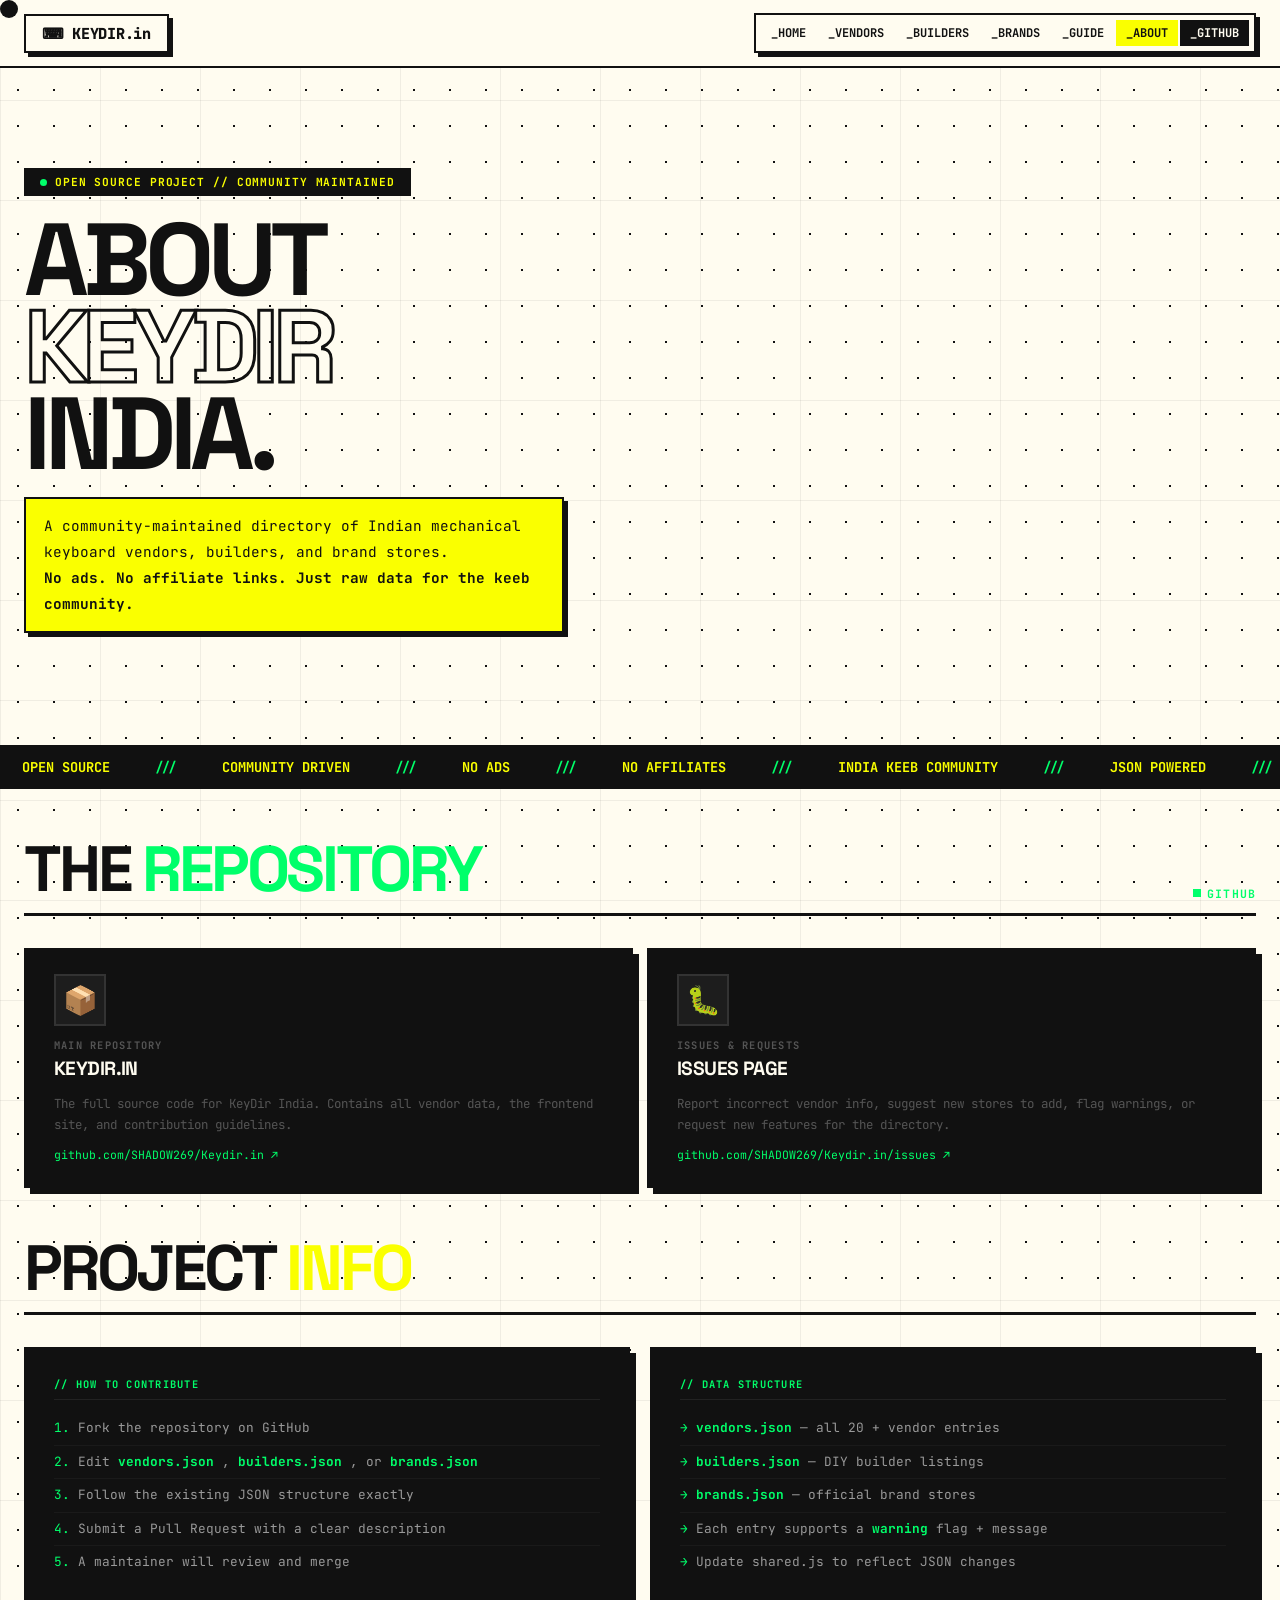
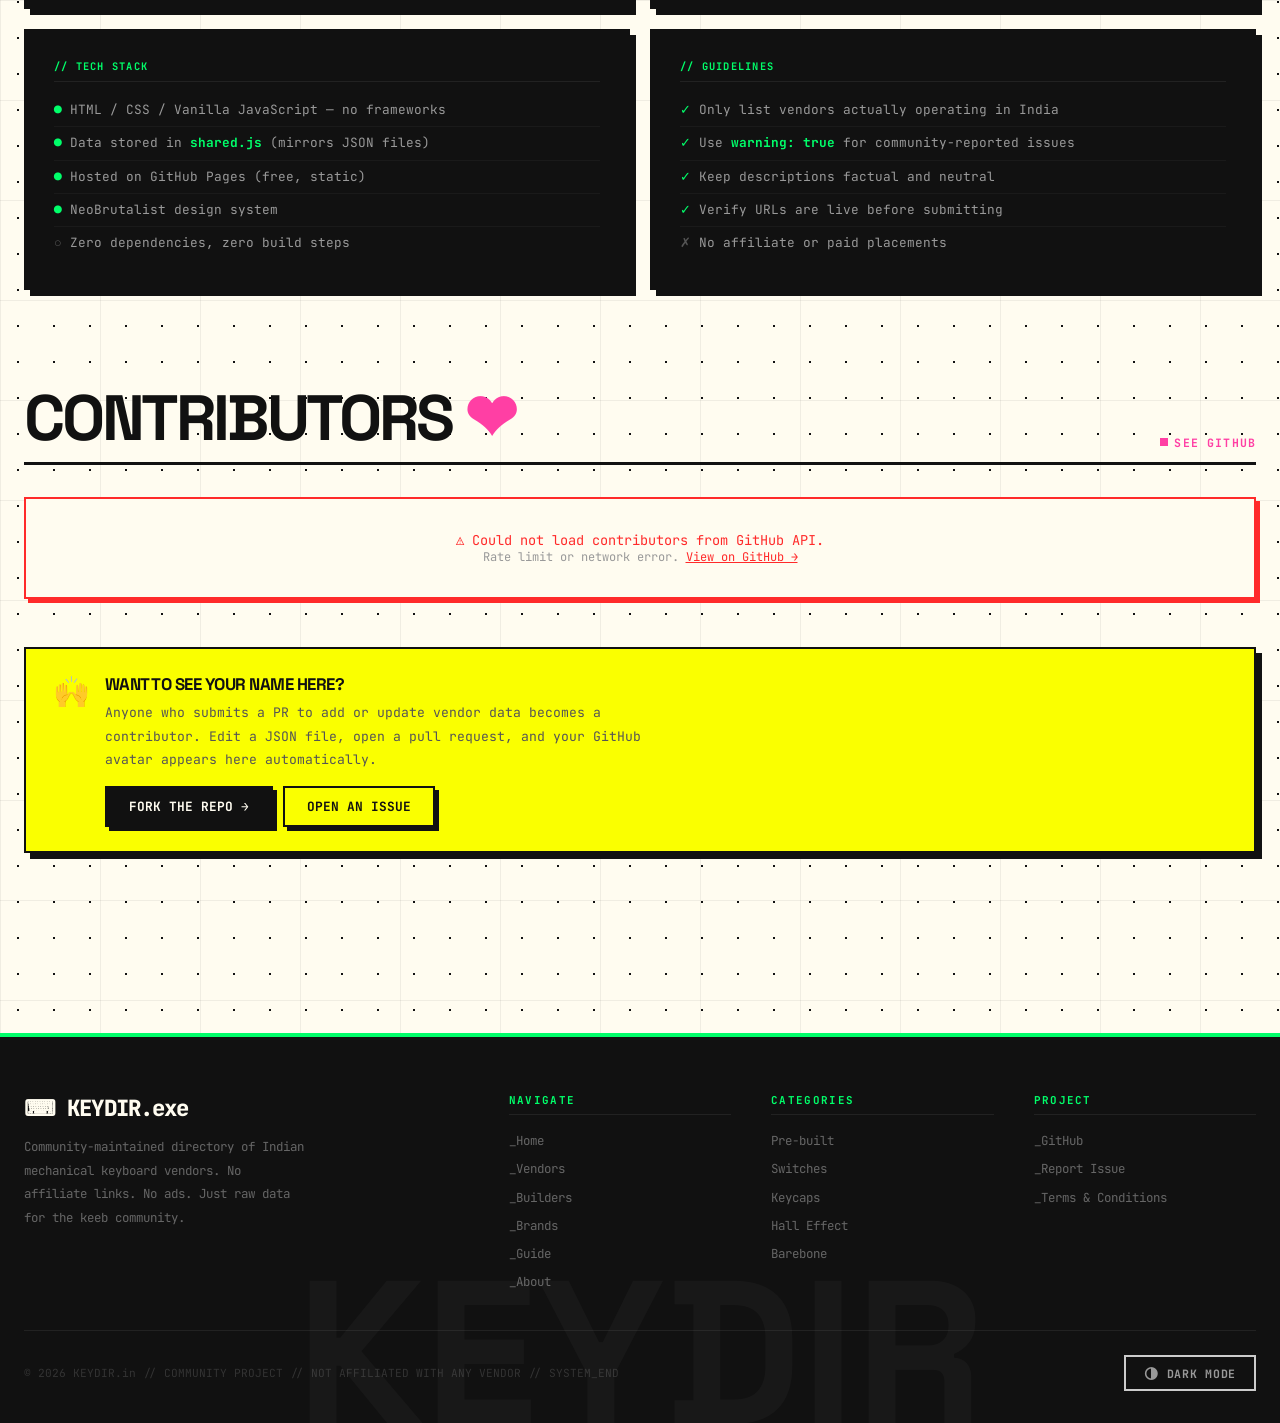
==== commit 80b1b7d8: "NEW LOGOS | SEO | HEADER" ====
--- a/about/index.html
+++ b/about/index.html
@@ -1,58 +1,71 @@
-<!DOCTYPE html>
-<html lang="en">
-
 <head>
 
+<!-- Basic Setup -->
 <meta charset="UTF-8">
 <meta name="viewport" content="width=device-width, initial-scale=1.0">
 
-<title>KEYDIR.in — India Mechanical Keyboard Directory</title>
-
-<!-- Primary SEO -->
+<title>About KEYDIR.in — India Mechanical Keyboard Directory</title>
+
 <meta name="description"
-content="India’s mechanical keyboard directory. Discover vendors, custom builders, switches, keycaps, accessories, and group buys across India — fast, raw, and community-powered.">
-
-<link rel="canonical" href="https://keydir.in/">
-
-<!-- Favicon (Google Search logo support) -->
+content="Learn about KEYDIR.in — India’s mechanical keyboard directory built to help enthusiasts discover vendors, builders, switches, keycaps, accessories, and group buys across India.">
+
+<meta name="robots" content="index, follow, max-image-preview:large">
+
+<link rel="canonical" href="https://keydir.in/about/">
+
+<!-- Geo Targeting -->
+<meta name="geo.region" content="IN">
+<meta name="geo.placename" content="India">
+
+<!-- Theme color -->
+<meta name="theme-color" content="#000000">
+
+<!-- Favicons -->
 <link rel="icon" type="image/png" sizes="32x32" href="/assets/img/favicon-32.png">
 <link rel="icon" type="image/png" sizes="192x192" href="/assets/img/favicon-192.png">
 <link rel="icon" type="image/png" sizes="512x512" href="/assets/img/favicon-512.png">
 <link rel="apple-touch-icon" href="/assets/img/favicon-512.png">
 
-<!-- Theme color (mobile browser branding) -->
-<meta name="theme-color" content="#000000">
-
-<!-- Open Graph (Discord / WhatsApp / Twitter preview) -->
-<meta property="og:title" content="KEYDIR.in — India Mechanical Keyboard Directory">
+<!-- Open Graph -->
+<meta property="og:title" content="About KEYDIR.in — India Mechanical Keyboard Directory">
 <meta property="og:description"
-content="Find keyboard vendors, builders, switches, keycaps, accessories, and group buys across India. Fast. Raw. Community-powered.">
-<meta property="og:url" content="https://keydir.in/">
+content="Discover the mission behind KEYDIR.in and how it helps the Indian mechanical keyboard community find vendors, builders, switches, and accessories.">
+<meta property="og:url" content="https://keydir.in/about/">
 <meta property="og:type" content="website">
 <meta property="og:site_name" content="KEYDIR.in">
-<meta property="og:image" content="https://keydir.in/assets/img/favicon.png">
-<meta property="og:image:alt" content="KEYDIR.in Logo">
+<meta property="og:locale" content="en_IN">
+
+<meta property="og:image" content="https://keydir.in/assets/img/Banner.png">
+<meta property="og:image:width" content="1200">
+<meta property="og:image:height" content="630">
+<meta property="og:image:alt" content="KEYDIR.in India Mechanical Keyboard Directory Banner">
 
 <!-- Twitter preview -->
 <meta name="twitter:card" content="summary_large_image">
-<meta name="twitter:title" content="KEYDIR.in — India Mechanical Keyboard Directory">
+<meta name="twitter:title" content="About KEYDIR.in — India Mechanical Keyboard Directory">
 <meta name="twitter:description"
-content="India’s mechanical keyboard directory for vendors, builders, switches, keycaps, and accessories.">
-<meta name="twitter:image" content="https://keydir.in/assets/img/favicon.png">
-
-<!-- Google logo schema (helps search result branding) -->
+content="Learn about KEYDIR.in — India’s mechanical keyboard vendor directory.">
+<meta name="twitter:image" content="https://keydir.in/assets/img/Banner.png">
+
+<!-- Organization Schema -->
 <script type="application/ld+json">
 {
  "@context": "https://schema.org",
  "@type": "Organization",
  "name": "KEYDIR.in",
  "url": "https://keydir.in",
- "logo": {
-   "@type": "ImageObject",
-   "url": "https://keydir.in/assets/img/favicon.png",
-   "width": 512,
-   "height": 512
- }
+ "logo": "https://keydir.in/assets/img/favicon-512.png"
+}
+</script>
+
+<!-- About Page Schema -->
+<script type="application/ld+json">
+{
+ "@context": "https://schema.org",
+ "@type": "AboutPage",
+ "name": "About KEYDIR.in",
+ "url": "https://keydir.in/about/",
+ "description": "About KEYDIR.in — India’s mechanical keyboard directory helping users discover vendors, builders, switches, keycaps, and accessories."
 }
 </script>
 
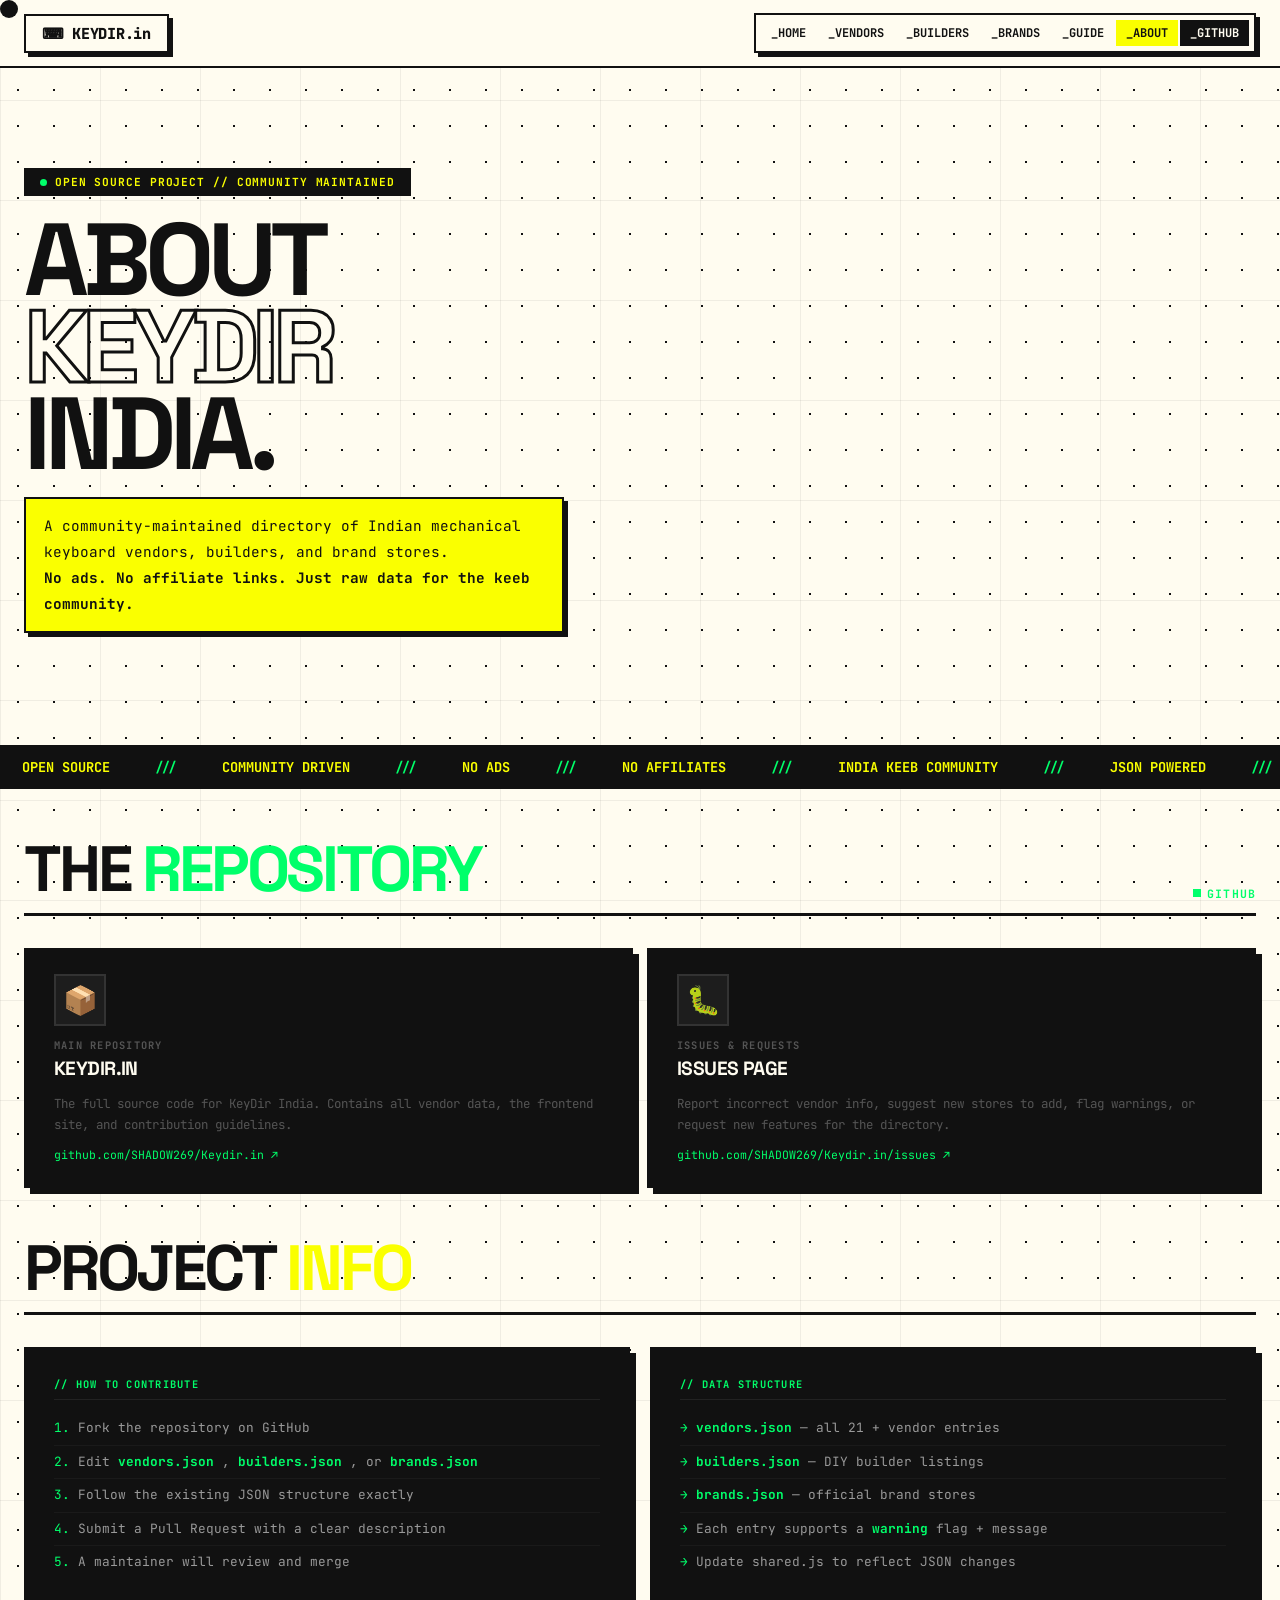
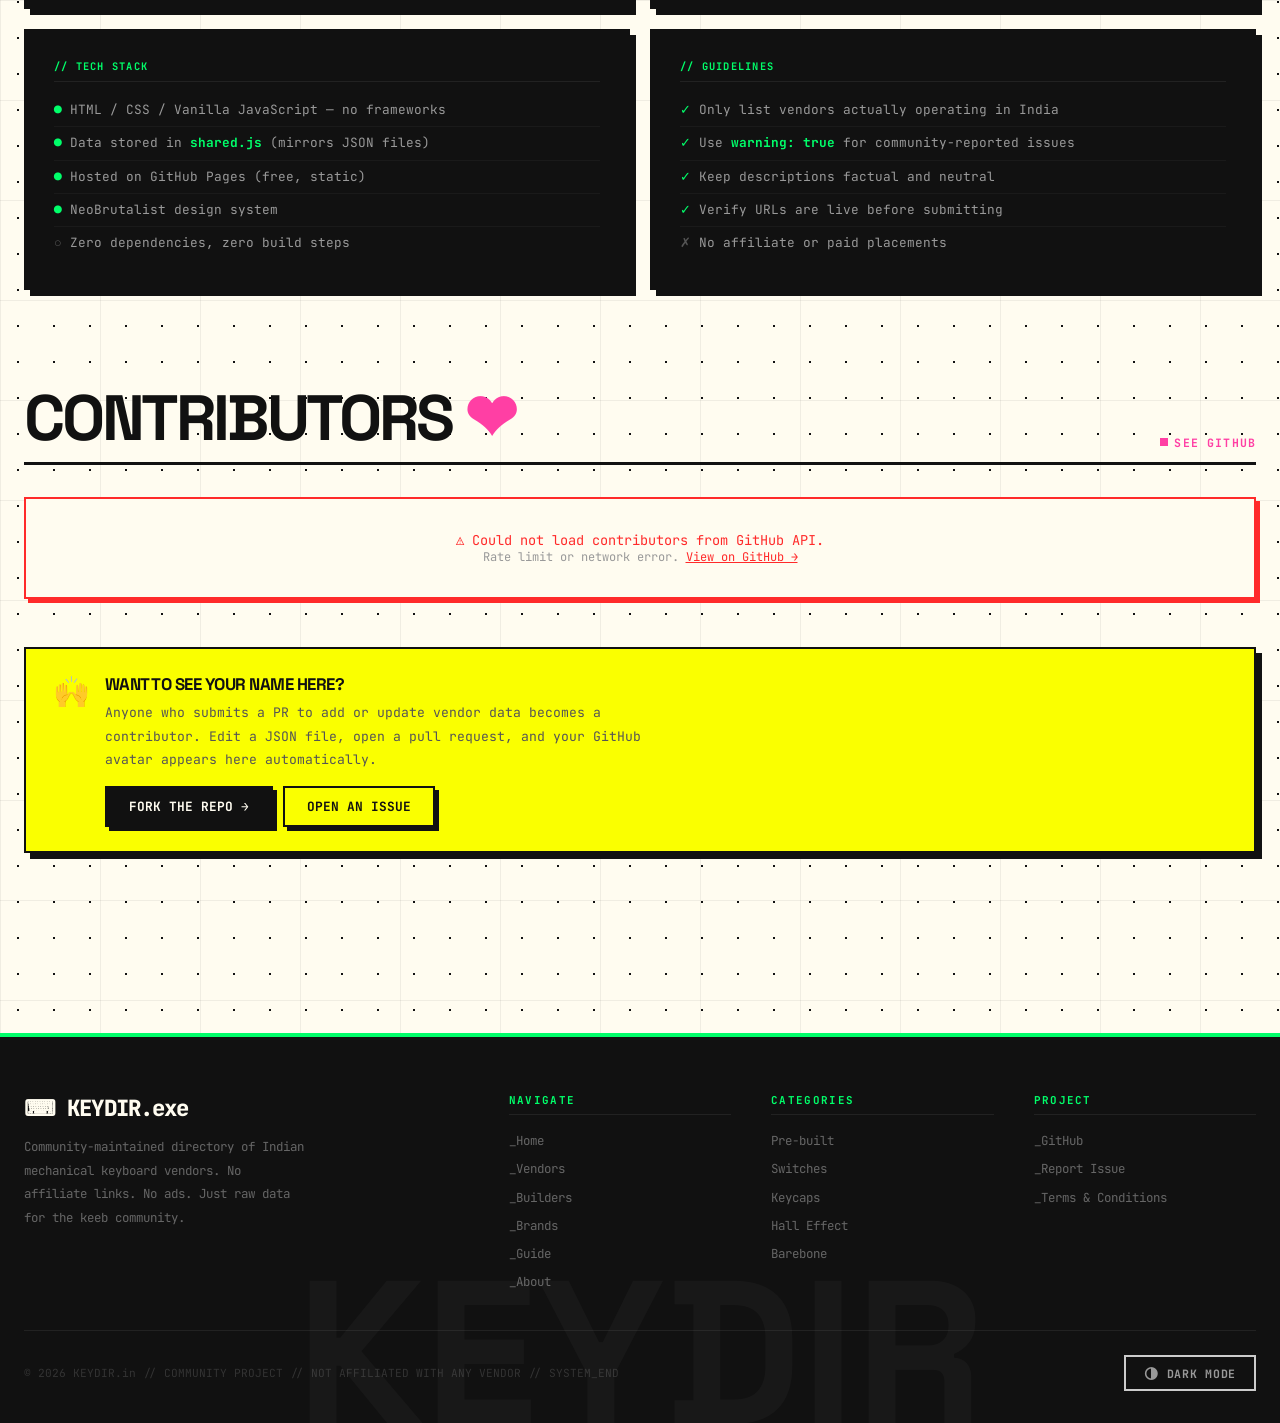
==== commit ba0eb57c: "UMAMI-WEB-ANALYTICS" ====
--- a/about/index.html
+++ b/about/index.html
@@ -5,6 +5,8 @@
 <meta name="viewport" content="width=device-width, initial-scale=1.0">
 
 <title>About KEYDIR.in — India Mechanical Keyboard Directory</title>
+
+<script defer src="https://cloud.umami.is/script.js" data-website-id="35caf6d4-f14b-4b28-9f07-600b6910a4d3"></script>
 
 <meta name="description"
 content="Learn about KEYDIR.in — India’s mechanical keyboard directory built to help enthusiasts discover vendors, builders, switches, keycaps, accessories, and group buys across India.">
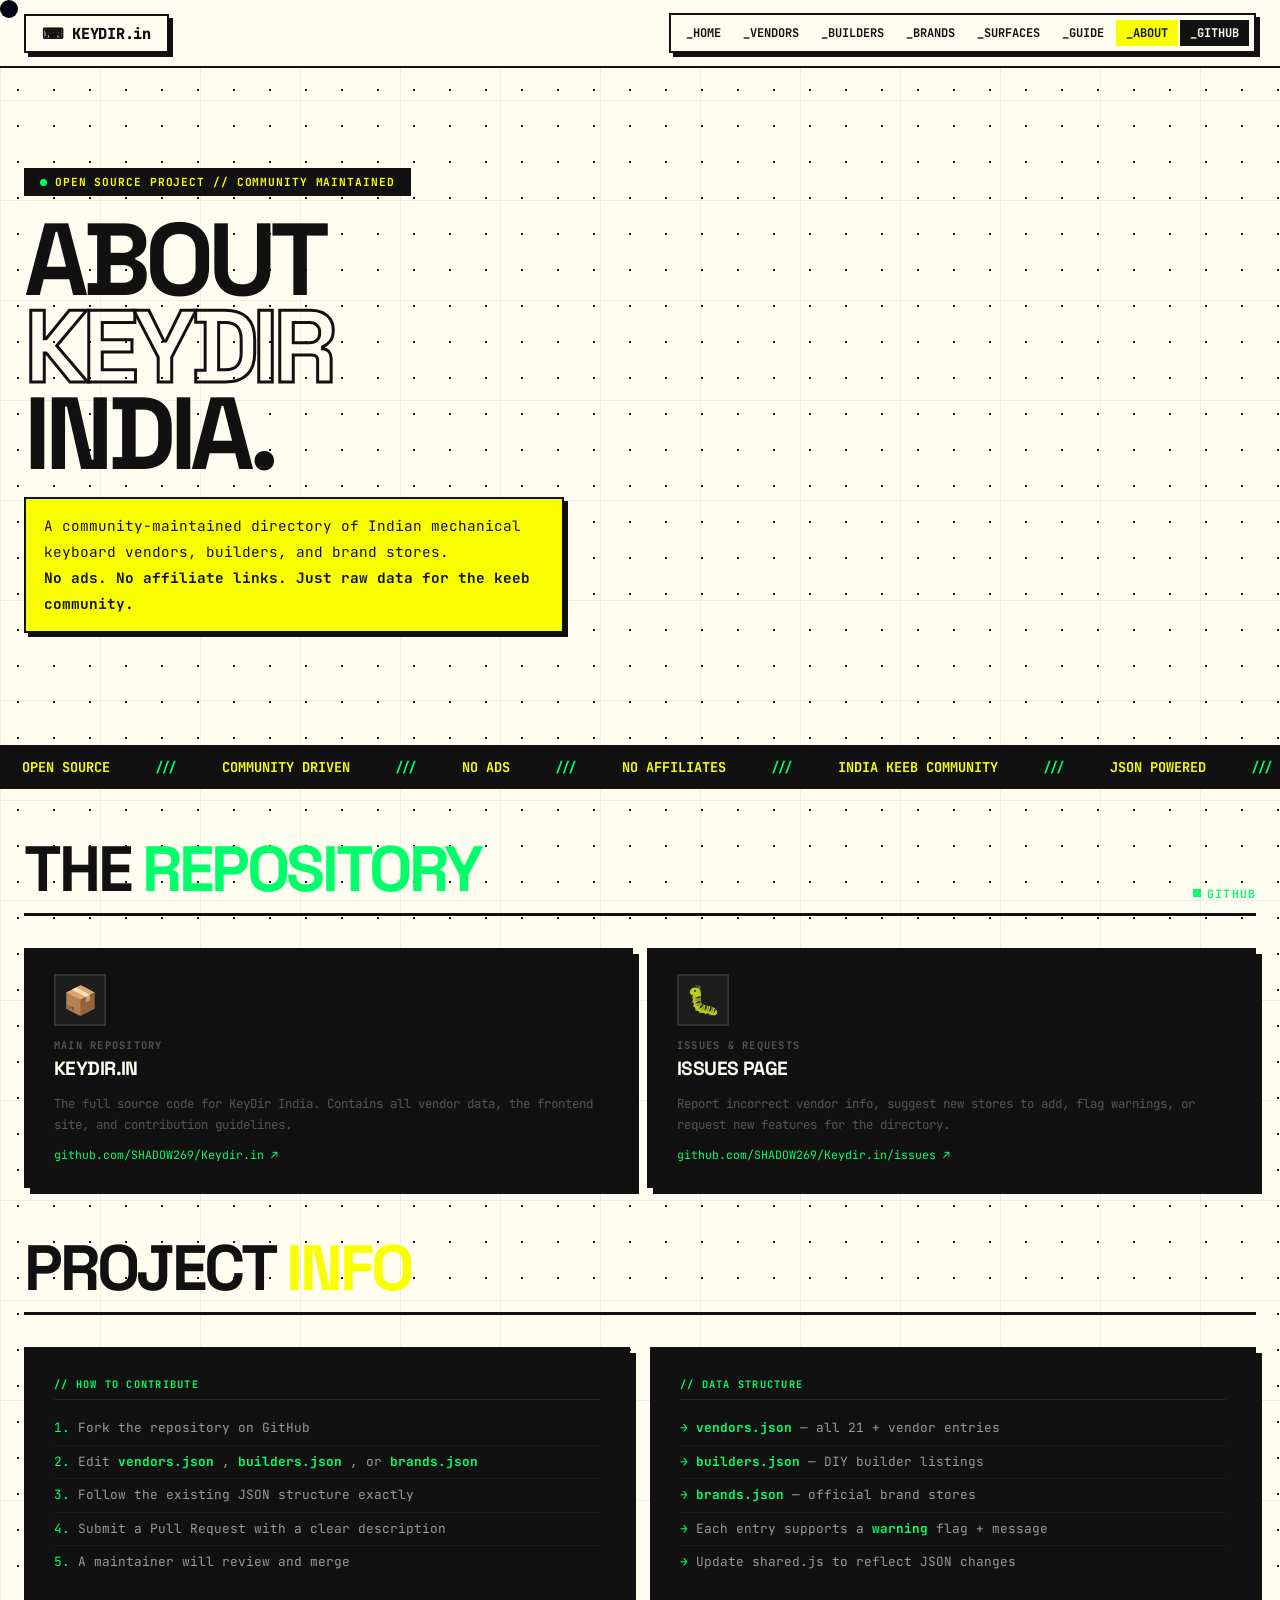
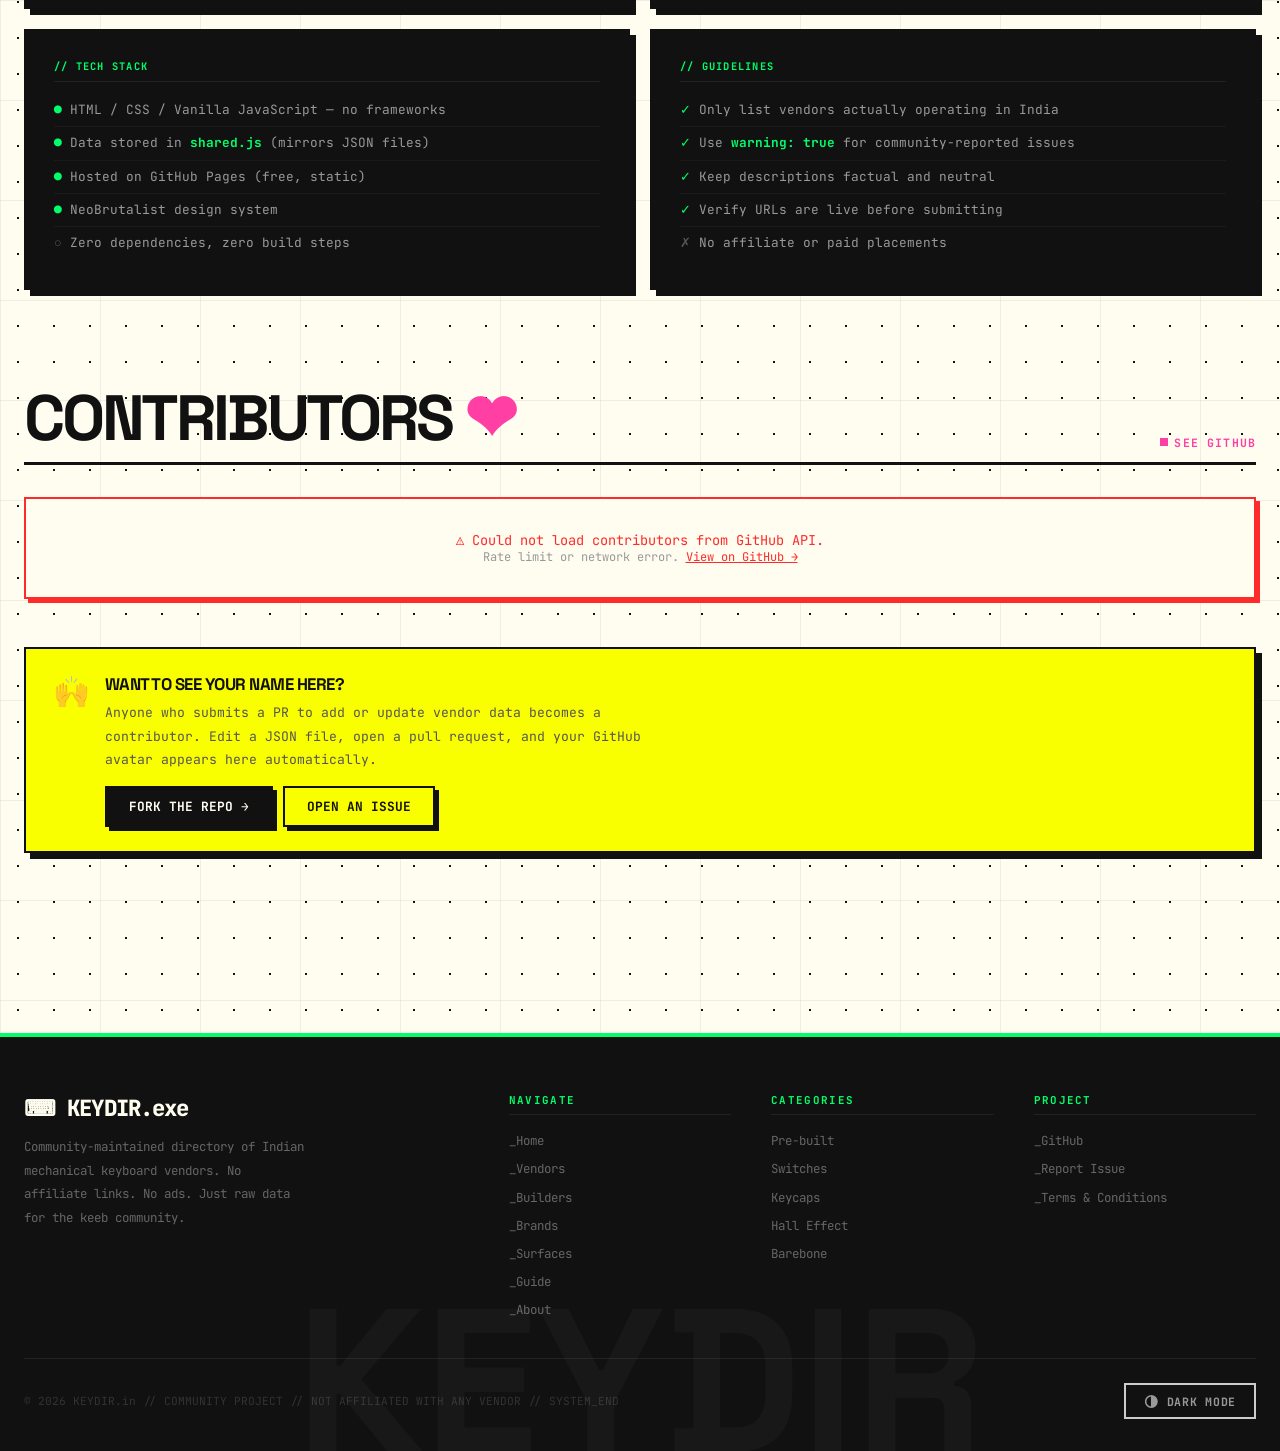
==== commit a3c6aa44: "SURFACES PAGE ONLY FOR MOUSEPAD AND DESKPAD" ====
--- a/about/index.html
+++ b/about/index.html
@@ -181,6 +181,7 @@
     <a href="/vendors/">_Vendors</a>
     <a href="/builders/">_Builders</a>
     <a href="/brands/">_Brands</a>
+    <a href="/surfaces/">_Surfaces</a>
     <a href="/guide/">_Guide</a>
     <a href="/about/" class="active">_About</a>
     <a href="https://github.com/SHADOW269/Keydir.in" target="_blank" style="background:var(--dark-card-bg);color:#FFFCF0">_GitHub</a>
@@ -193,6 +194,8 @@
   <a href="/vendors/">_Vendors</a>
   <a href="/builders/">_Builders</a>
   <a href="/brands/">_Brands</a>
+  <a href="/surfaces/">_Surfaces</a>
+  <a href="/guide/">_Guide</a>
   <a href="/about/">_About</a>
 </div>
 
@@ -354,6 +357,7 @@
         <li><a href="/vendors/">_Vendors</a></li>
         <li><a href="/builders/">_Builders</a></li>
         <li><a href="/brands/">_Brands</a></li>
+        <li><a href="/surfaces/">_Surfaces</a></li>
         <li><a href="/guide/">_Guide</a></li>
         <li><a href="/about/">_About</a></li>
       </ul>
--- a/assets/css/style.css
+++ b/assets/css/style.css
@@ -124,7 +124,7 @@
 /* ── Custom cursor ── */
 #cursor{
   pointer-events:none;position:fixed;z-index:9999;
-  width:18px;height:18px;background:var(--text);border-radius:50%;
+  width:18px;height:18px;background:white;mix-blend-mode:difference;border-radius:50%;
   opacity:1;
   transition:width .15s,height .15s,border-radius .15s,background .15s,opacity .1s ease;
 }
